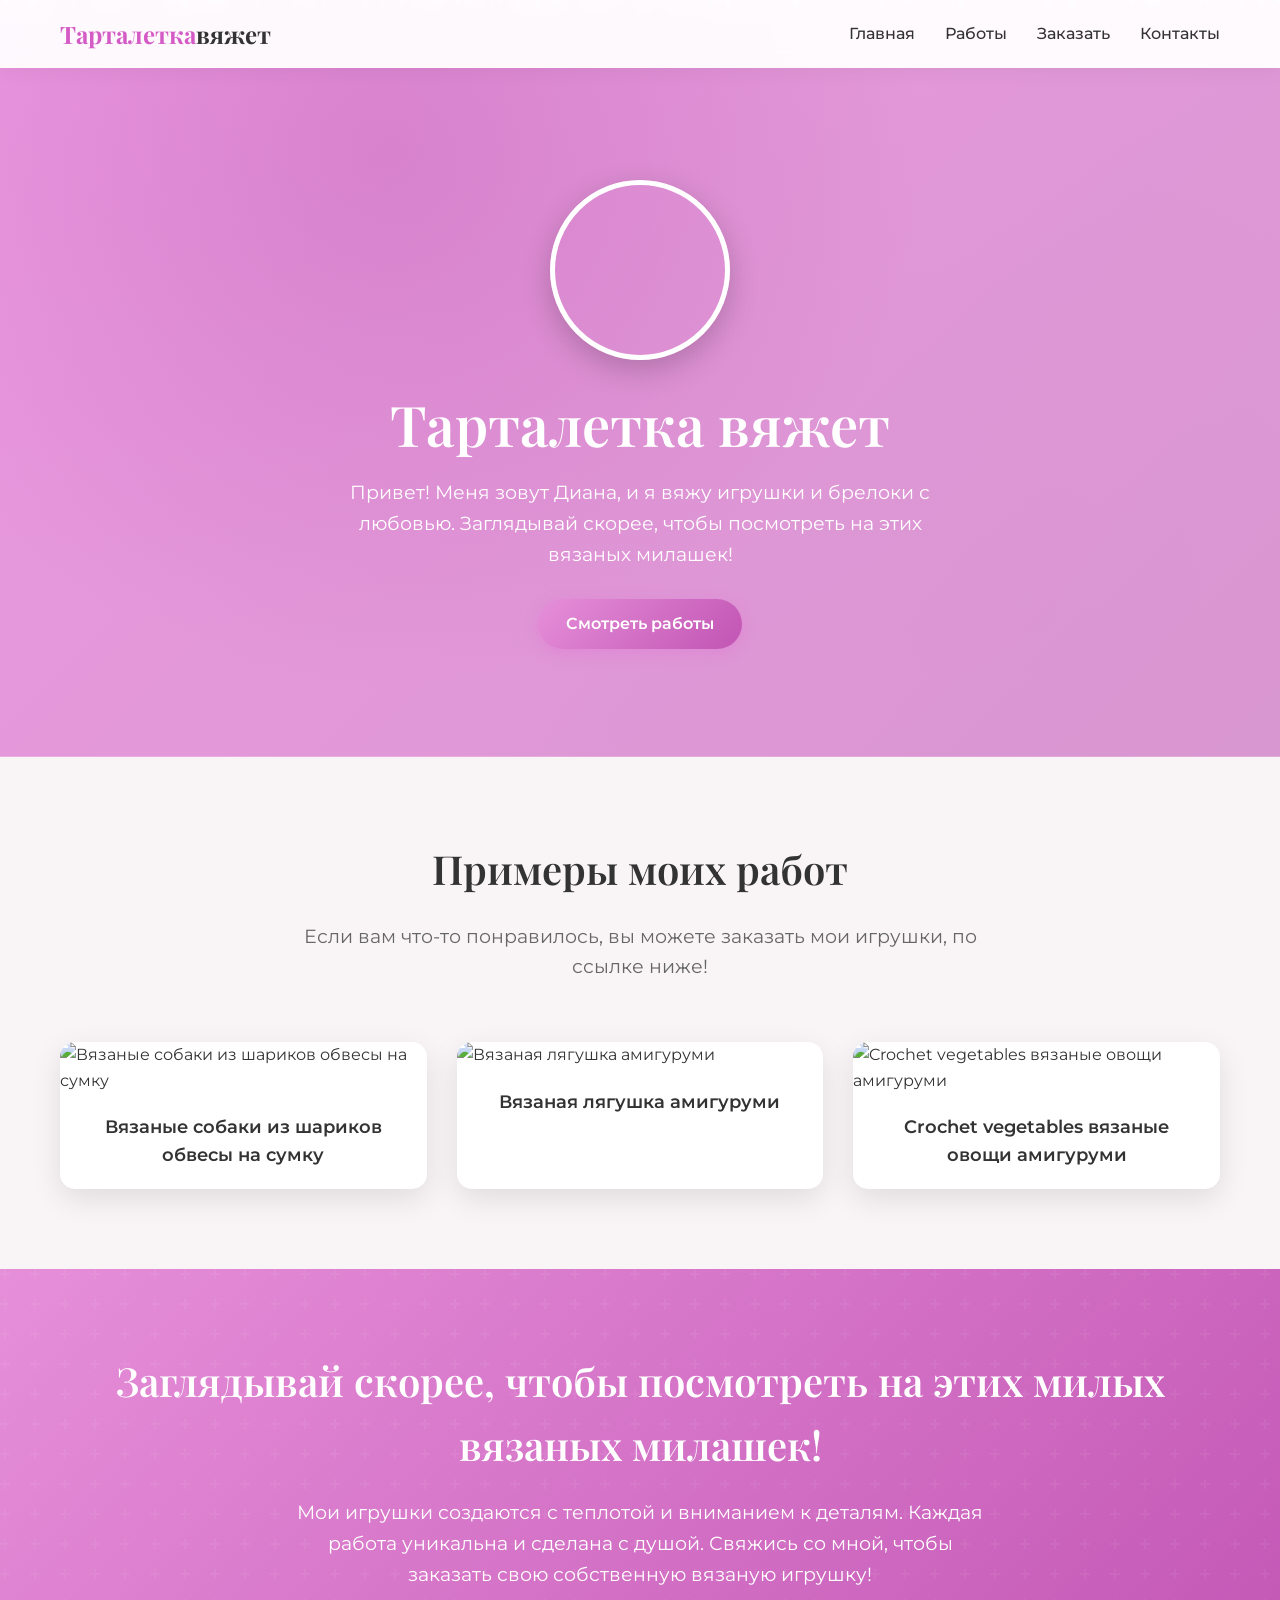
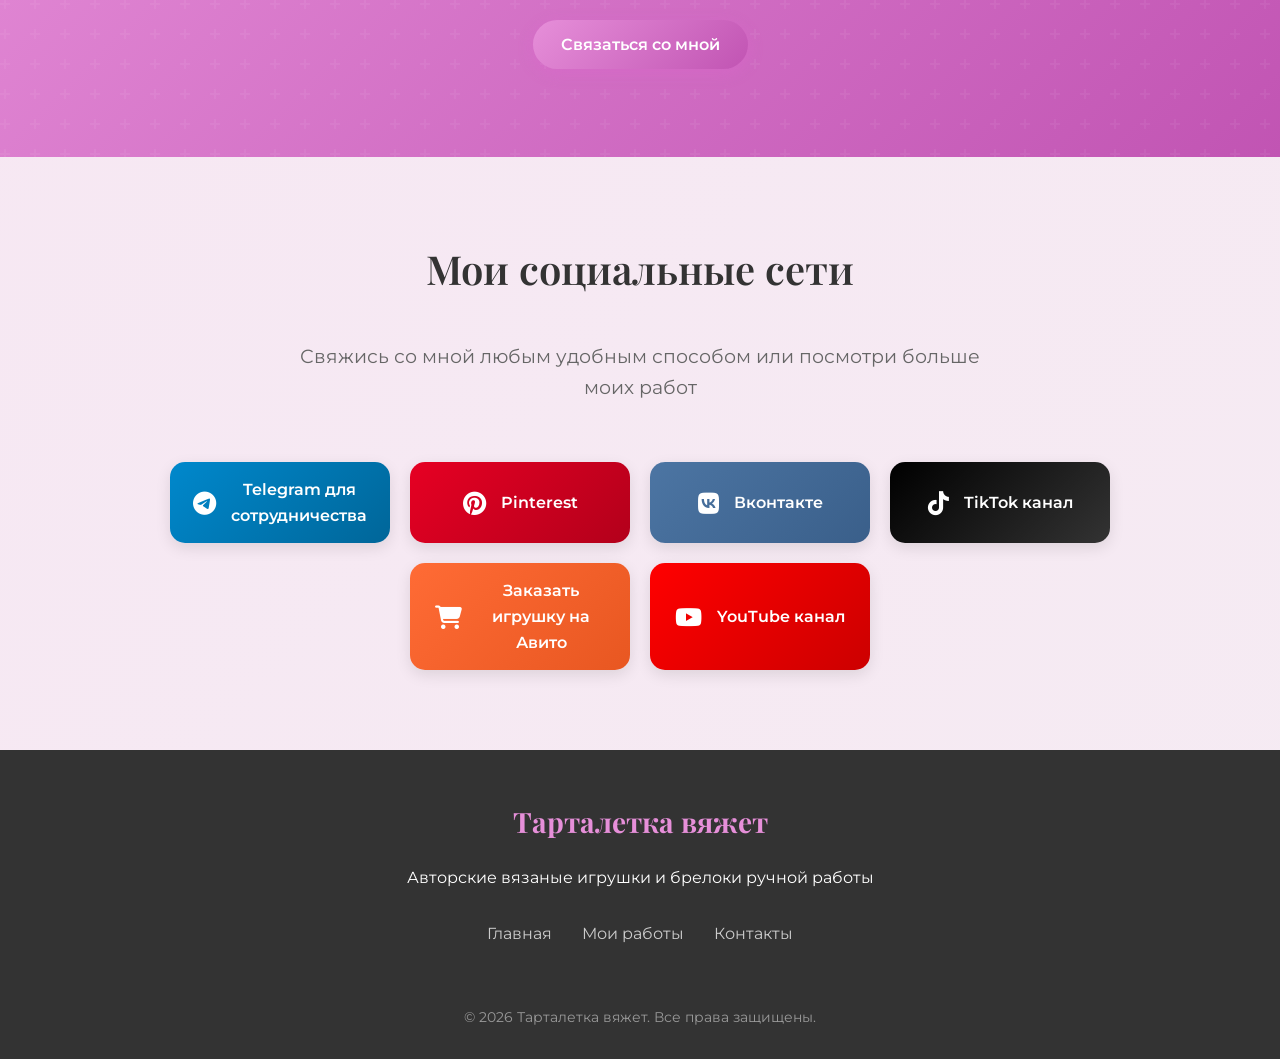
==== index.html @ a855341d "1.0.1 snow\youtube" ====
<!DOCTYPE html>
<html lang="ru">
<head>
    <meta charset="UTF-8">
    <meta name="yandex-verification" content="315212e91641228f" />
    <meta name="viewport" content="width=device-width, initial-scale=1.0">
    <title>Тарталетка вяжет - вязаные игрушки</title>

    <!-- Основная иконка для вкладки браузера -->
    <link rel="icon" type="image/x-icon" href="/favicon/favicon.ico">

    <!-- Для лучшей совместимости -->
    <link rel="shortcut icon" type="image/x-icon" href="/favicon/favicon.ico">
    <link rel="icon" type="image/png" href="/favicon/favicon-96x96.png">


    <link rel="icon" href="/favicon/favicon-96x96.png" type="image/png">

    <link rel="icon" type="image/png" href="/favicon/favicon-96x96.png" sizes="96x96" />
    <link rel="icon" type="image/svg+xml" href="/favicon/favicon.svg" />
    <link rel="icon" type="image/x-icon" href="/favicon/favicon.ico">
    <!-- <link rel="shortcut icon" href="/favicon/favicon.ico" /> -->
    <link rel="apple-touch-icon" sizes="180x180" href="/favicon/apple-touch-icon.png" />
    <link rel="manifest" href="/favicon/site.webmanifest" />

    <link rel="preconnect" href="https://fonts.googleapis.com">
    <link rel="preconnect" href="https://fonts.gstatic.com" crossorigin>
    <link href="https://fonts.googleapis.com/css2?family=Playfair+Display:wght@400;600;700&family=Montserrat:wght@300;400;500;600&display=swap" rel="stylesheet">
    <link rel="stylesheet" href="https://cdnjs.cloudflare.com/ajax/libs/font-awesome/6.4.0/css/all.min.css">
    <style>
        /* Весь ваш CSS код остается без изменений */
        /* Сброс стилей и базовые настройки */
        * {
            margin: 0;
            padding: 0;
            box-sizing: border-box;
        }

        html {
            scroll-behavior: smooth;
        }

        body {
            font-family: 'Montserrat', sans-serif;
            line-height: 1.6;
            color: #333;
            background-color: #f9f5f7;
            overflow-x: hidden;
            position: relative;
        }

        /* Снежинки */
        .snowflakes {
            position: fixed;
            top: 0;
            left: 0;
            width: 100%;
            height: 100%;
            pointer-events: none;
            z-index: 1;
        }

        .snowflake {
            position: absolute;
            background-color: #ffffff;
            border-radius: 50%;
            opacity: 0.9;
            animation: fall linear infinite;
            filter: blur(0.5px);
        }

        @keyframes fall {
            0% {
                transform: translateY(-100px) translateX(0) rotate(0deg);
                opacity: 0;
            }
            10% {
                opacity: 0.9;
            }
            90% {
                opacity: 0.9;
            }
            100% {
                transform: translateY(100vh) translateX(20px) rotate(360deg);
                opacity: 0;
            }
        }

        h1, h2, h3, h4 {
            font-family: 'Playfair Display', serif;
            font-weight: 600;
        }

        .container {
            width: 100%;
            max-width: 1200px;
            margin: 0 auto;
            padding: 0 20px;
            position: relative;
            z-index: 10;
        }

        section {
            padding: 80px 0;
            position: relative;
        }

        .btn {
            display: inline-block;
            padding: 12px 28px;
            border-radius: 50px;
            text-decoration: none;
            font-weight: 600;
            transition: all 0.3s ease;
            cursor: pointer;
            border: none;
            font-family: 'Montserrat', sans-serif;
            position: relative;
            overflow: hidden;
        }

        .btn:before {
            content: '';
            position: absolute;
            top: 0;
            left: -100%;
            width: 100%;
            height: 100%;
            background: linear-gradient(90deg, transparent, rgba(255,255,255,0.3), transparent);
            transition: 0.5s;
        }

        .btn:hover:before {
            left: 100%;
        }

        .btn-primary {
            background: linear-gradient(135deg, #e68fd9 0%, #c154b3 100%);
            color: white;
            box-shadow: 0 4px 15px rgba(225, 100, 210, 0.3);
        }

        .btn-primary:hover {
            transform: translateY(-3px);
            box-shadow: 0 6px 20px rgba(225, 100, 210, 0.4);
        }

        /* Шапка и навигация */
        header {
            position: fixed;
            top: 0;
            left: 0;
            width: 100%;
            z-index: 1000;
            background-color: rgba(255, 255, 255, 0.95);
            backdrop-filter: blur(10px);
            box-shadow: 0 2px 20px rgba(0, 0, 0, 0.05);
            transition: all 0.3s ease;
        }

        .header-container {
            display: flex;
            justify-content: space-between;
            align-items: center;
            padding: 15px 20px;
        }

        .logo {
            font-family: 'Playfair Display', serif;
            font-size: 24px;
            font-weight: 700;
            color: #d45ac5;
            text-decoration: none;
        }

        .logo span {
            color: #333;
        }

        nav ul {
            display: flex;
            list-style: none;
        }

        nav ul li {
            margin-left: 30px;
        }

        nav ul li a {
            text-decoration: none;
            color: #333;
            font-weight: 500;
            font-size: 16px;
            position: relative;
            transition: color 0.3s ease;
        }

        nav ul li a:after {
            content: '';
            position: absolute;
            width: 0;
            height: 2px;
            bottom: -5px;
            left: 0;
            background: linear-gradient(to right, #e68fd9, #c154b3);
            transition: width 0.3s ease;
        }

        nav ul li a:hover {
            color: #d45ac5;
        }

        nav ul li a:hover:after {
            width: 100%;
        }

        .menu-toggle {
            display: none;
            background: none;
            border: none;
            font-size: 24px;
            color: #d45ac5;
            cursor: pointer;
        }

        /* Герой-секция */
        .hero {
            background: linear-gradient(135deg, rgba(234,142,222,0.9) 0%, rgba(213,142,205,0.9) 100%), url('https://images.unsplash.com/photo-1576581695838-0062e1c6d52c?ixlib=rb-4.0.3&ixid=M3wxMjA3fDB8MHxwaG90by1wYWdlfHx8fGVufDB8fHx8fA%3D%3D&auto=format&fit=crop&w=2070&q=80');
            background-size: cover;
            background-position: center;
            color: white;
            padding: 180px 0 100px;
            text-align: center;
            position: relative;
            overflow: hidden;
        }

        .hero:before {
            content: '';
            position: absolute;
            top: 0;
            left: 0;
            width: 100%;
            height: 100%;
            background: radial-gradient(circle at 30% 20%, rgba(157,40,142,0.2) 0%, transparent 50%),
                        radial-gradient(circle at 80% 80%, rgba(213,142,205,0.2) 0%, transparent 50%);
        }

        .hero-content {
            position: relative;
            z-index: 2;
            max-width: 800px;
            margin: 0 auto;
        }

        .hero h1 {
            font-size: 3.5rem;
            margin-bottom: 20px;
            line-height: 1.2;
        }

        .hero p {
            font-size: 1.2rem;
            margin-bottom: 30px;
            max-width: 600px;
            margin-left: auto;
            margin-right: auto;
        }

        .hero-avatar {
            width: 180px;
            height: 180px;
            border-radius: 50%;
            border: 5px solid white;
            box-shadow: 0 10px 30px rgba(0, 0, 0, 0.2);
            margin: 0 auto 30px;
            background-image: url('https://static.tildacdn.pub/tild6561-6566-4636-b764-626462376335/8ab8ac58c885b1d283ff.jpg');
            background-size: cover;
            background-position: center;
        }

        /* Галерея работ */
        .section-title {
            text-align: center;
            margin-bottom: 20px;
            color: #333;
            font-size: 2.5rem;
        }

        .section-subtitle {
            text-align: center;
            margin-bottom: 60px;
            color: #666;
            font-size: 1.2rem;
            max-width: 700px;
            margin-left: auto;
            margin-right: auto;
        }

        .gallery {
            display: grid;
            grid-template-columns: repeat(auto-fill, minmax(300px, 1fr));
            gap: 30px;
            margin-top: 50px;
        }

        .gallery-item {
            border-radius: 15px;
            overflow: hidden;
            box-shadow: 0 10px 30px rgba(0, 0, 0, 0.1);
            transition: all 0.3s ease;
            background-color: white;
        }

        .gallery-item:hover {
            transform: translateY(-10px);
            box-shadow: 0 15px 35px rgba(0, 0, 0, 0.15);
        }

        .gallery-img {
            height: 250px;
            width: 100%;
            object-fit: cover;
        }

        .gallery-title {
            padding: 20px;
            text-align: center;
            font-weight: 600;
            color: #333;
            font-size: 1.1rem;
        }

        /* Призыв к действию */
        .cta {
            background: linear-gradient(135deg, #e68fd9 0%, #c154b3 100%);
            color: white;
            text-align: center;
            padding: 80px 0;
            position: relative;
            overflow: hidden;
        }

        .cta:before {
            content: '';
            position: absolute;
            top: 0;
            left: 0;
            width: 100%;
            height: 100%;
            background: url("data:image/svg+xml,%3Csvg width='60' height='60' viewBox='0 0 60 60' xmlns='http://www.w3.org/2000/svg'%3E%3Cg fill='none' fill-rule='evenodd'%3E%3Cg fill='%23ffffff' fill-opacity='0.05'%3E%3Cpath d='M36 34v-4h-2v4h-4v2h4v4h2v-4h4v-2h-4zm0-30V0h-2v4h-4v2h4v4h2V6h4V4h-4zM6 34v-4H4v4H0v2h4v4h2v-4h4v-2H6zM6 4V0H4v4H0v2h4v4h2V6h4V4H6z'/%3E%3C/g%3E%3C/g%3E%3C/svg%3E");
        }

        .cta-content {
            position: relative;
            z-index: 2;
        }

        .cta h2 {
            font-size: 2.5rem;
            margin-bottom: 20px;
        }

        .cta p {
            font-size: 1.2rem;
            margin-bottom: 30px;
            max-width: 700px;
            margin-left: auto;
            margin-right: auto;
        }

        /* Социальные сети - добавляем блик для кнопок */
        .social-section {
            text-align: center;
            background: linear-gradient(135deg, rgba(223,116,206,0.1) 0%, rgba(213,142,205,0.1) 100%);
            padding: 80px 0;
        }

        .social-title {
            margin-bottom: 40px;
            color: #333;
        }

        .social-buttons {
            display: flex;
            justify-content: center;
            flex-wrap: wrap;
            gap: 20px;
            margin-top: 40px;
        }

        .social-button {
            display: flex;
            align-items: center;
            justify-content: center;
            width: 220px;
            padding: 15px 25px;
            border-radius: 15px;
            text-decoration: none;
            color: white;
            font-weight: 600;
            transition: all 0.3s ease;
            box-shadow: 0 5px 15px rgba(0, 0, 0, 0.1);
            position: relative;
            overflow: hidden;
        }

        .social-button:before {
            content: '';
            position: absolute;
            top: 0;
            left: -100%;
            width: 100%;
            height: 100%;
            background: linear-gradient(90deg, transparent, rgba(255,255,255,0.3), transparent);
            transition: 0.5s;
        }

        .social-button:hover:before {
            left: 100%;
        }

        .social-button:hover {
            transform: translateY(-5px);
            box-shadow: 0 10px 25px rgba(0, 0, 0, 0.15);
        }

        .social-icon {
            font-size: 24px;
            margin-right: 15px;
            position: relative;
            z-index: 2;
        }

        .social-button span {
            position: relative;
            z-index: 2;
        }

        .telegram {
            background: linear-gradient(135deg, #0088cc 0%, #006699 100%);
        }

        .pinterest {
            background: linear-gradient(135deg, #e60023 0%, #b3001b 100%);
        }

        .vk {
            background: linear-gradient(135deg, #4c75a3 0%, #3a5f8a 100%);
        }

        .tiktok {
            background: linear-gradient(135deg, #000000 0%, #333333 100%);
        }

        .avito {
            background: linear-gradient(135deg, #FF6B35 0%, #E85721 100%);
        }

        .youtube {
            background: linear-gradient(135deg, #FF0000 0%, #CC0000 100%);
        }

        /* Футер */
        footer {
            background-color: #333;
            color: white;
            padding: 50px 0 30px;
            text-align: center;
        }

        .footer-content {
            display: flex;
            flex-direction: column;
            align-items: center;
        }

        .footer-logo {
            font-family: 'Playfair Display', serif;
            font-size: 28px;
            font-weight: 700;
            color: #e68fd9;
            margin-bottom: 20px;
        }

        .footer-links {
            display: flex;
            flex-wrap: wrap;
            justify-content: center;
            gap: 30px;
            margin: 30px 0;
        }

        .footer-links a {
            color: #ccc;
            text-decoration: none;
            transition: color 0.3s ease;
        }

        .footer-links a:hover {
            color: #e68fd9;
        }

        .copyright {
            margin-top: 30px;
            color: #999;
            font-size: 0.9rem;
        }

        /* Адаптивность */
        @media (max-width: 992px) {
            .hero h1 {
                font-size: 2.8rem;
            }

            .gallery {
                grid-template-columns: repeat(auto-fill, minmax(250px, 1fr));
            }

            .social-buttons {
                flex-direction: column;
                align-items: center;
            }
        }

        @media (max-width: 768px) {
            .header-container {
                padding: 15px;
            }

            nav ul {
                display: none;
                position: absolute;
                top: 70px;
                left: 0;
                width: 100%;
                background-color: white;
                flex-direction: column;
                box-shadow: 0 10px 20px rgba(0, 0, 0, 0.1);
                padding: 20px 0;
                z-index: 100;
            }

            nav ul.active {
                display: flex;
            }

            nav ul li {
                margin: 0;
                text-align: center;
                padding: 15px 0;
            }

            .menu-toggle {
                display: block;
            }

            .hero {
                padding: 150px 0 80px;
            }

            .hero h1 {
                font-size: 2.2rem;
            }

            .section-title {
                font-size: 2rem;
            }

            section {
                padding: 60px 0;
            }
        }

        @media (max-width: 576px) {
            .hero h1 {
                font-size: 1.8rem;
            }

            .hero p {
                font-size: 1rem;
            }

            .hero-avatar {
                width: 150px;
                height: 150px;
            }

            .gallery {
                grid-template-columns: 1fr;
            }
        }

        /* Анимации */
        @keyframes fadeInUp {
            from {
                opacity: 0;
                transform: translateY(30px);
            }
            to {
                opacity: 1;
                transform: translateY(0);
            }
        }

        .fade-in-up {
            animation: fadeInUp 0.8s ease forwards;
        }

        .delay-1 {
            animation-delay: 0.2s;
        }

        .delay-2 {
            animation-delay: 0.4s;
        }

        .delay-3 {
            animation-delay: 0.6s;
        }
    </style>
</head>
<body>
    <!-- Снежинки -->
    <div class="snowflakes" id="snowflakes"></div>

    <!-- Шапка сайта -->
    <header>
        <div class="header-container container">
            <a href="#" class="logo">Тарталетка<span>вяжет</span></a>

            <button class="menu-toggle" id="menuToggle">
                <i class="fas fa-bars"></i>
            </button>

            <nav>
                <ul id="mainMenu">
                    <li><a href="#home">Главная</a></li>
                    <li><a href="#gallery">Работы</a></li>
                    <li><a href="#cta">Заказать</a></li>
                    <li><a href="#social">Контакты</a></li>
                </ul>
            </nav>
        </div>
    </header>

    <!-- Герой-секция -->
    <section class="hero" id="home">
        <div class="container">
            <div class="hero-content fade-in-up">
                <div class="hero-avatar"></div>
                <h1>Тарталетка вяжет</h1>
                <p>Привет! Меня зовут Диана, и я вяжу игрушки и брелоки с любовью. Заглядывай скорее, чтобы посмотреть на этих вязаных милашек!</p>
                <a href="#gallery" class="btn btn-primary">Смотреть работы</a>
            </div>
        </div>
    </section>

    <!-- Галерея работ -->
    <section id="gallery">
        <div class="container">
            <h2 class="section-title fade-in-up">Примеры моих работ</h2>
            <p class="section-subtitle fade-in-up delay-1">Если вам что-то понравилось, вы можете заказать мои игрушки, по ссылке ниже!</p>

            <div class="gallery">
                <div class="gallery-item fade-in-up delay-1">
                    <img src="https://static.tildacdn.pub/tild6561-3365-4862-b339-616132313764/5c5b776ca967bc498da3.jpg" alt="Вязаные собаки из шариков обвесы на сумку" class="gallery-img">
                    <div class="gallery-title">Вязаные собаки из шариков обвесы на сумку</div>
                </div>

                <div class="gallery-item fade-in-up delay-2">
                    <img src="https://static.tildacdn.pub/tild6237-3737-4633-b863-323531373930/a23c41d6ed0d4979cf86.jpg" alt="Вязаная лягушка амигуруми" class="gallery-img">
                    <div class="gallery-title">Вязаная лягушка амигуруми</div>
                </div>

                <div class="gallery-item fade-in-up delay-3">
                    <img src="https://static.tildacdn.pub/tild3962-6138-4161-b161-333639333238/2ad46a2e8f0fbdfbc76f.jpg" alt="Crochet vegetables вязаные овощи амигуруми" class="gallery-img">
                    <div class="gallery-title">Crochet vegetables вязаные овощи амигуруми</div>
                </div>
            </div>
        </div>
    </section>

    <!-- Призыв к действию -->
    <section class="cta" id="cta">
        <div class="container">
            <div class="cta-content fade-in-up">
                <h2>Заглядывай скорее, чтобы посмотреть на этих милых вязаных милашек!</h2>
                <p>Мои игрушки создаются с теплотой и вниманием к деталям. Каждая работа уникальна и сделана с душой. Свяжись со мной, чтобы заказать свою собственную вязаную игрушку!</p>
                <a href="#social" class="btn btn-primary">Связаться со мной</a>
            </div>
        </div>
    </section>

    <!-- Социальные сети -->
    <section class="social-section" id="social">
        <div class="container">
            <h2 class="section-title social-title fade-in-up">Мои социальные сети</h2>
            <p class="section-subtitle fade-in-up delay-1">Свяжись со мной любым удобным способом или посмотри больше моих работ</p>

            <div class="social-buttons">
                <a href="https://t.me/+79099190807" target="_blank" class="social-button telegram">
                    <i class="fab fa-telegram social-icon"></i>
                    <span>Telegram для сотрудничества</span>
                </a>

                <a href="https://ru.pinterest.com/di_avagyan/" target="_blank" class="social-button pinterest">
                    <i class="fab fa-pinterest social-icon"></i>
                    <span>Pinterest </span>
                </a>

                <a href="https://vk.com/dianaavagyan" target="_blank" class="social-button vk">
                    <i class="fab fa-vk social-icon"></i>
                    <span>Вконтакте</span>
                </a>

                <a href="https://www.tiktok.com/@di_avagyan" target="_blank" class="social-button tiktok">
                    <i class="fab fa-tiktok social-icon"></i>
                    <span>TikTok канал</span>
                </a>

                <a href="https://m.avito.ru/brands/5fcddffb3e0b5bbae53f4b2c2e84e9b4/all?src=search_seller_info&sellerId=87114920478d76885f774eb199dedcb5" target="_blank" class="social-button avito">
                    <i class="fas fa-shopping-cart social-icon"></i>
                    <span>Заказать игрушку на Авито</span>
                </a>

                <!-- Добавленная кнопка YouTube -->
                <a href="https://youtube.com/@di_avagyan?si=_yDn2UzvubsYfVLy" target="_blank" class="social-button youtube">
                    <i class="fab fa-youtube social-icon"></i>
                    <span>YouTube канал</span>
                </a>
            </div>
        </div>
    </section>

    <!-- Футер -->
    <footer>
        <div class="container">
            <div class="footer-content">
                <div class="footer-logo">Тарталетка вяжет</div>
                <p>Авторские вязаные игрушки и брелоки ручной работы</p>

                <div class="footer-links">
                    <a href="#home">Главная</a>
                    <a href="#gallery">Мои работы</a>
                    <a href="#social">Контакты</a>
                </div>

                <div class="copyright">
                    &copy; 2026 Тарталетка вяжет. Все права защищены.
                </div>
            </div>
        </div>
    </footer>

    <script>
        // Создание снежинок ПРИ ЗАГРУЗКЕ СТРАНИЦЫ
        function createSnowflakes() {
            const snowflakesContainer = document.getElementById('snowflakes');
            const snowflakeCount = 150; // Увеличил количество для более интенсивного снегопада

            for (let i = 0; i < snowflakeCount; i++) {
                const snowflake = document.createElement('div');
                snowflake.classList.add('snowflake');

                // Случайный размер (от 2 до 8px)
                const size = Math.random() * 6 + 2;
                snowflake.style.width = `${size}px`;
                snowflake.style.height = `${size}px`;

                // Случайная позиция
                snowflake.style.left = `${Math.random() * 100}vw`;

                // Случайная прозрачность
                snowflake.style.opacity = Math.random() * 0.7 + 0.3;

                // Случайная скорость (от 3 до 8 секунд)
                const duration = Math.random() * 5 + 3;
                snowflake.style.animationDuration = `${duration}s`;

                // Случайная задержка (чтобы снежинки появлялись сразу)
                snowflake.style.animationDelay = `${Math.random() * 2}s`;

                // Случайное размытие для реалистичности
                if (Math.random() > 0.5) {
                    snowflake.style.filter = 'blur(0.8px)';
                }

                // Добавляем снежинку сразу
                snowflakesContainer.appendChild(snowflake);
            }
        }

        // Создаем снежинки сразу при загрузке страницы
        window.addEventListener('DOMContentLoaded', () => {
            createSnowflakes();
        });

        // Мобильное меню
        const menuToggle = document.getElementById('menuToggle');
        const mainMenu = document.getElementById('mainMenu');

        menuToggle.addEventListener('click', () => {
            mainMenu.classList.toggle('active');
        });

        // Закрытие меню при клике на ссылку
        const menuLinks = document.querySelectorAll('nav a');
        menuLinks.forEach(link => {
            link.addEventListener('click', () => {
                mainMenu.classList.remove('active');
            });
        });

        // Плавная прокрутка для всех ссылок с хэшами
        document.querySelectorAll('a[href^="#"]').forEach(anchor => {
            anchor.addEventListener('click', function (e) {
                e.preventDefault();

                const targetId = this.getAttribute('href');
                if (targetId === '#') return;

                const targetElement = document.querySelector(targetId);
                if (targetElement) {
                    window.scrollTo({
                        top: targetElement.offsetTop - 80,
                        behavior: 'smooth'
                    });
                }
            });
        });

        // Анимация при скролле
        const observerOptions = {
            threshold: 0.1
        };

        const observer = new IntersectionObserver((entries) => {
            entries.forEach(entry => {
                if (entry.isIntersecting) {
                    entry.target.classList.add('fade-in-up');
                }
            });
        }, observerOptions);

        // Наблюдаем за элементами с задержкой анимации
        document.querySelectorAll('.delay-1, .delay-2, .delay-3').forEach(el => {
            observer.observe(el);
        });

        // Изменение шапки при скролле
        window.addEventListener('scroll', () => {
            const header = document.querySelector('header');
            if (window.scrollY > 50) {
                header.style.boxShadow = '0 5px 20px rgba(0, 0, 0, 0.1)';
                header.style.backgroundColor = 'rgba(255, 255, 255, 0.98)';
            } else {
                header.style.boxShadow = '0 2px 20px rgba(0, 0, 0, 0.05)';
                header.style.backgroundColor = 'rgba(255, 255, 255, 0.95)';
            }
        });
    </script>
</body>
</html>
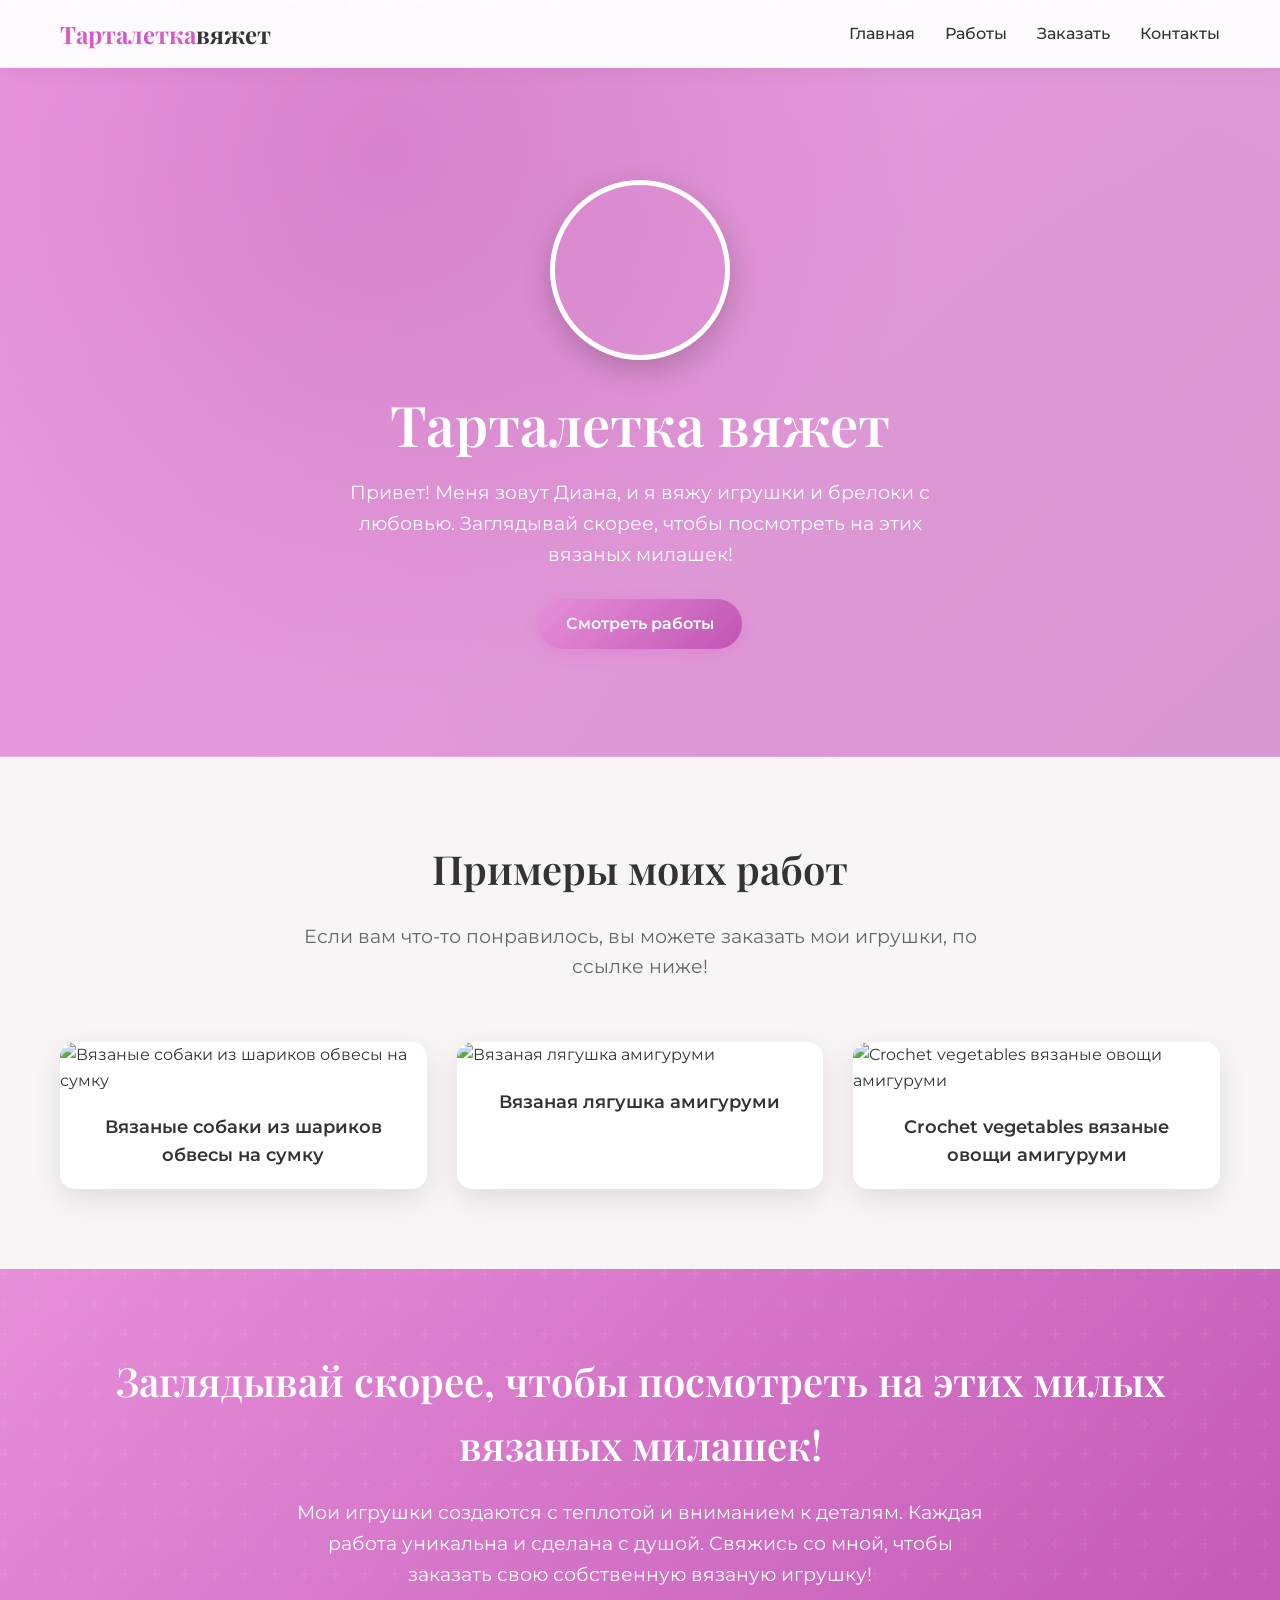
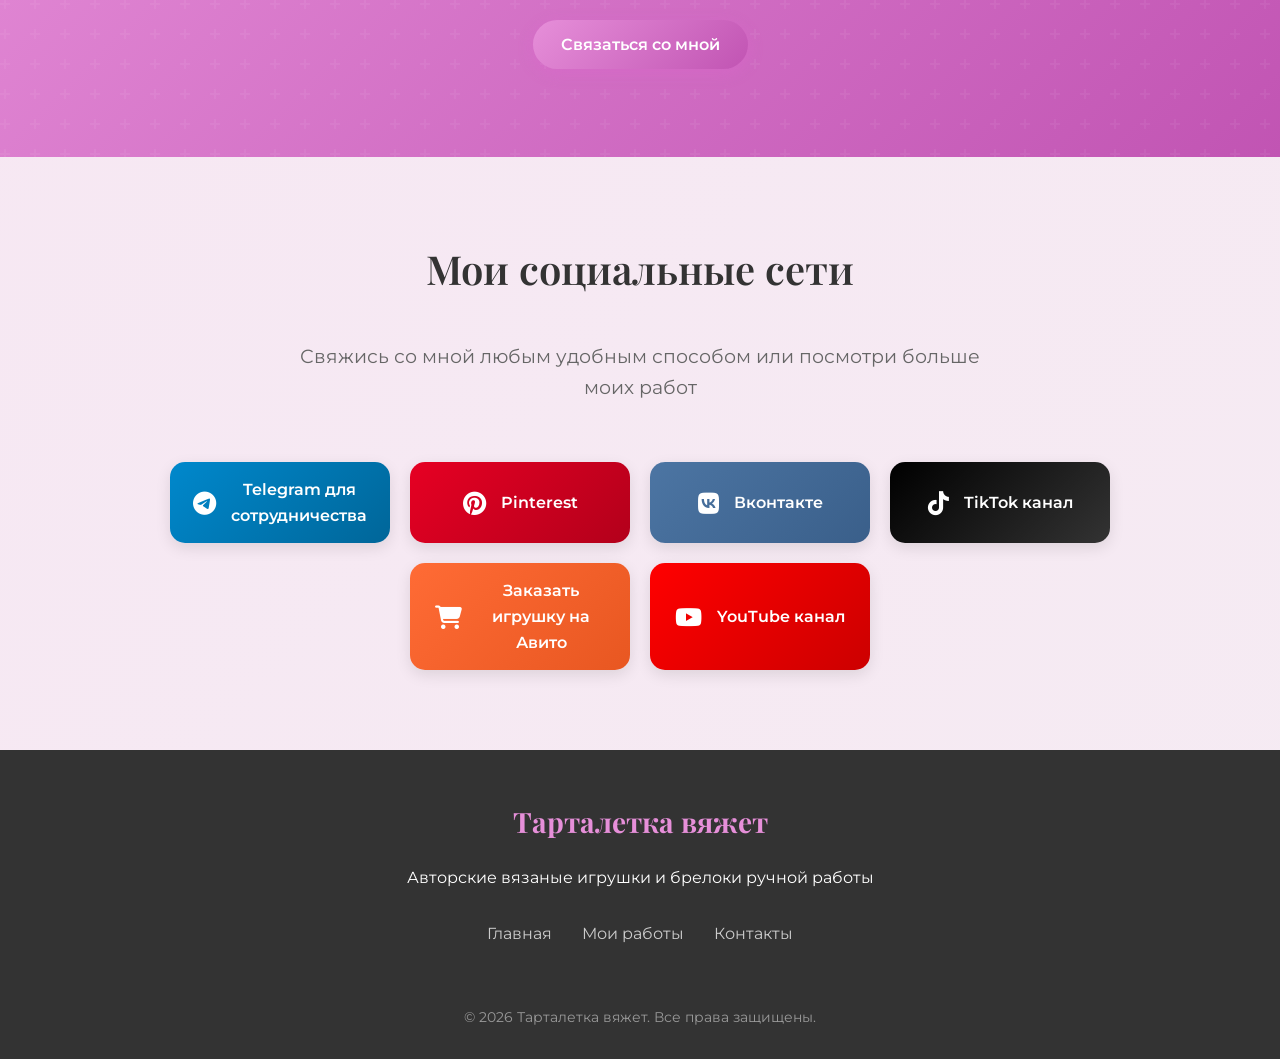
==== commit 96130e4f: "1.0.1.2 fix bug" ====
--- a/index.html
+++ b/index.html
@@ -13,8 +13,6 @@
     <link rel="shortcut icon" type="image/x-icon" href="/favicon/favicon.ico">
     <link rel="icon" type="image/png" href="/favicon/favicon-96x96.png">
 
-
-    <link rel="icon" href="/favicon/favicon-96x96.png" type="image/png">
 
     <link rel="icon" type="image/png" href="/favicon/favicon-96x96.png" sizes="96x96" />
     <link rel="icon" type="image/svg+xml" href="/favicon/favicon.svg" />
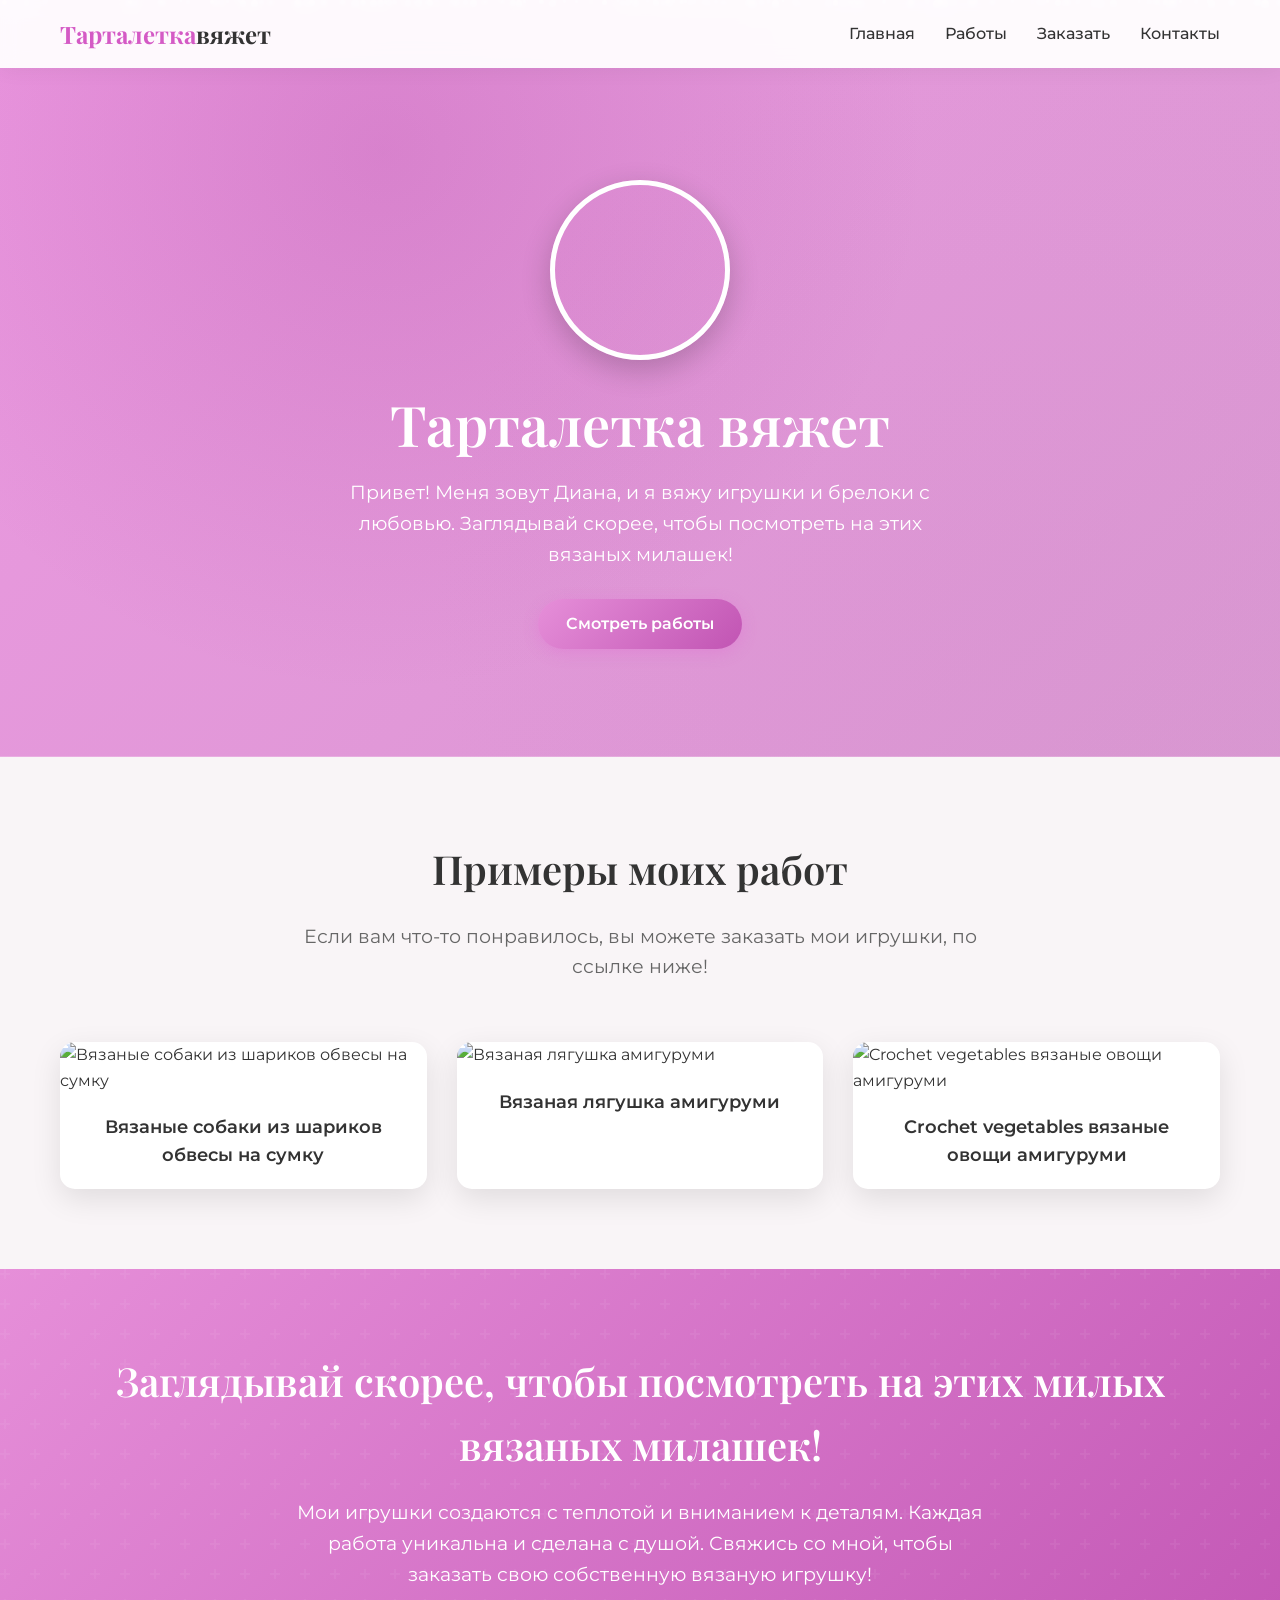
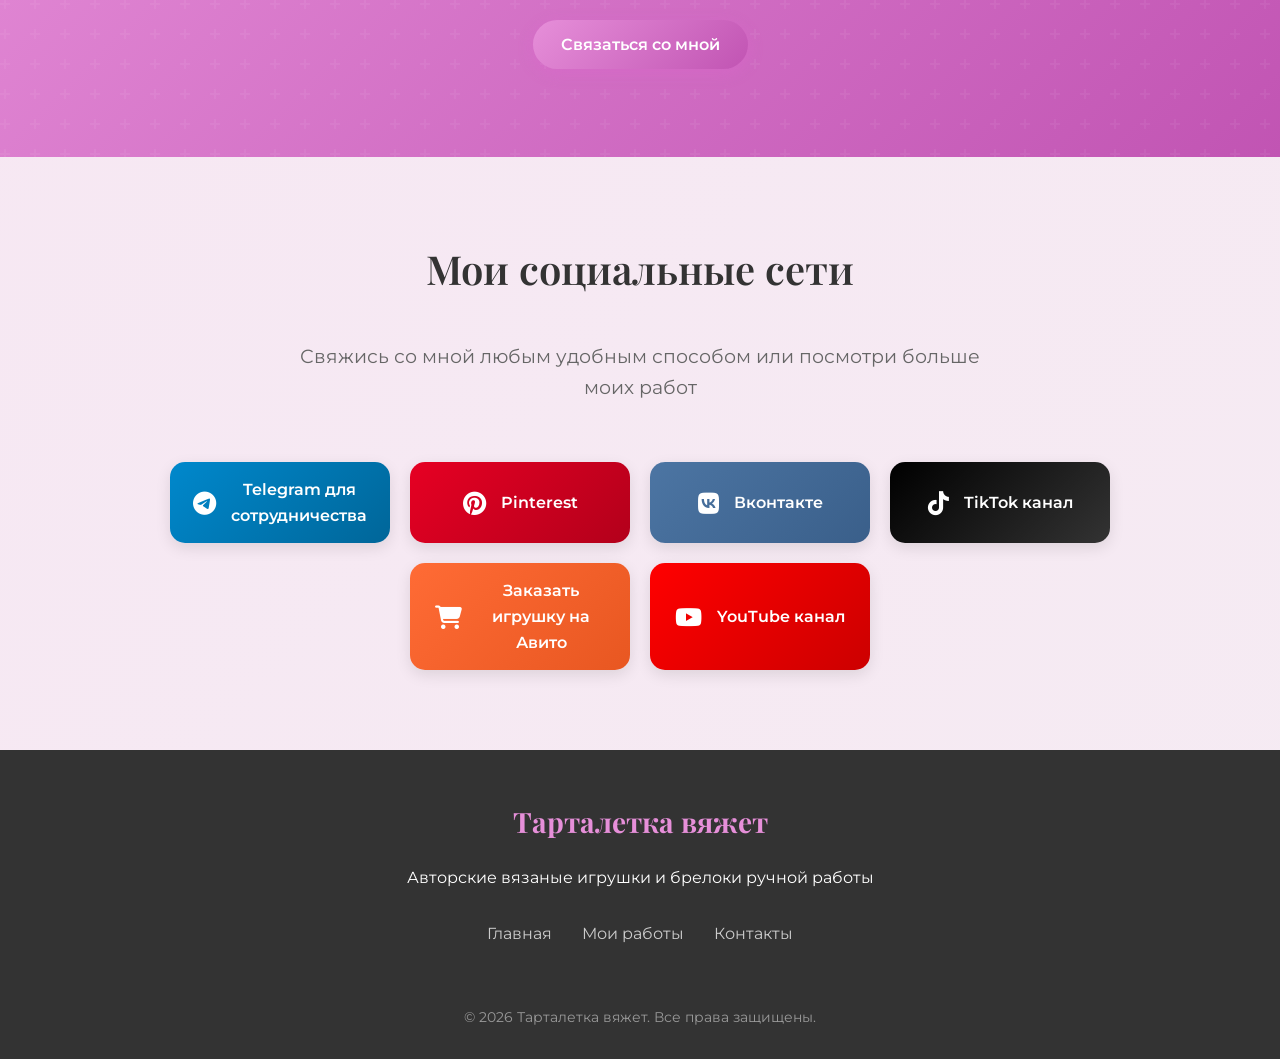
==== commit 1ea5ca1b: "1.0.1.2 fix bug soon" ====
--- a/index.html
+++ b/index.html
@@ -9,17 +9,6 @@
     <!-- Основная иконка для вкладки браузера -->
     <link rel="icon" type="image/x-icon" href="/favicon/favicon.ico">
 
-    <!-- Для лучшей совместимости -->
-    <link rel="shortcut icon" type="image/x-icon" href="/favicon/favicon.ico">
-    <link rel="icon" type="image/png" href="/favicon/favicon-96x96.png">
-
-
-    <link rel="icon" type="image/png" href="/favicon/favicon-96x96.png" sizes="96x96" />
-    <link rel="icon" type="image/svg+xml" href="/favicon/favicon.svg" />
-    <link rel="icon" type="image/x-icon" href="/favicon/favicon.ico">
-    <!-- <link rel="shortcut icon" href="/favicon/favicon.ico" /> -->
-    <link rel="apple-touch-icon" sizes="180x180" href="/favicon/apple-touch-icon.png" />
-    <link rel="manifest" href="/favicon/site.webmanifest" />
 
     <link rel="preconnect" href="https://fonts.googleapis.com">
     <link rel="preconnect" href="https://fonts.gstatic.com" crossorigin>
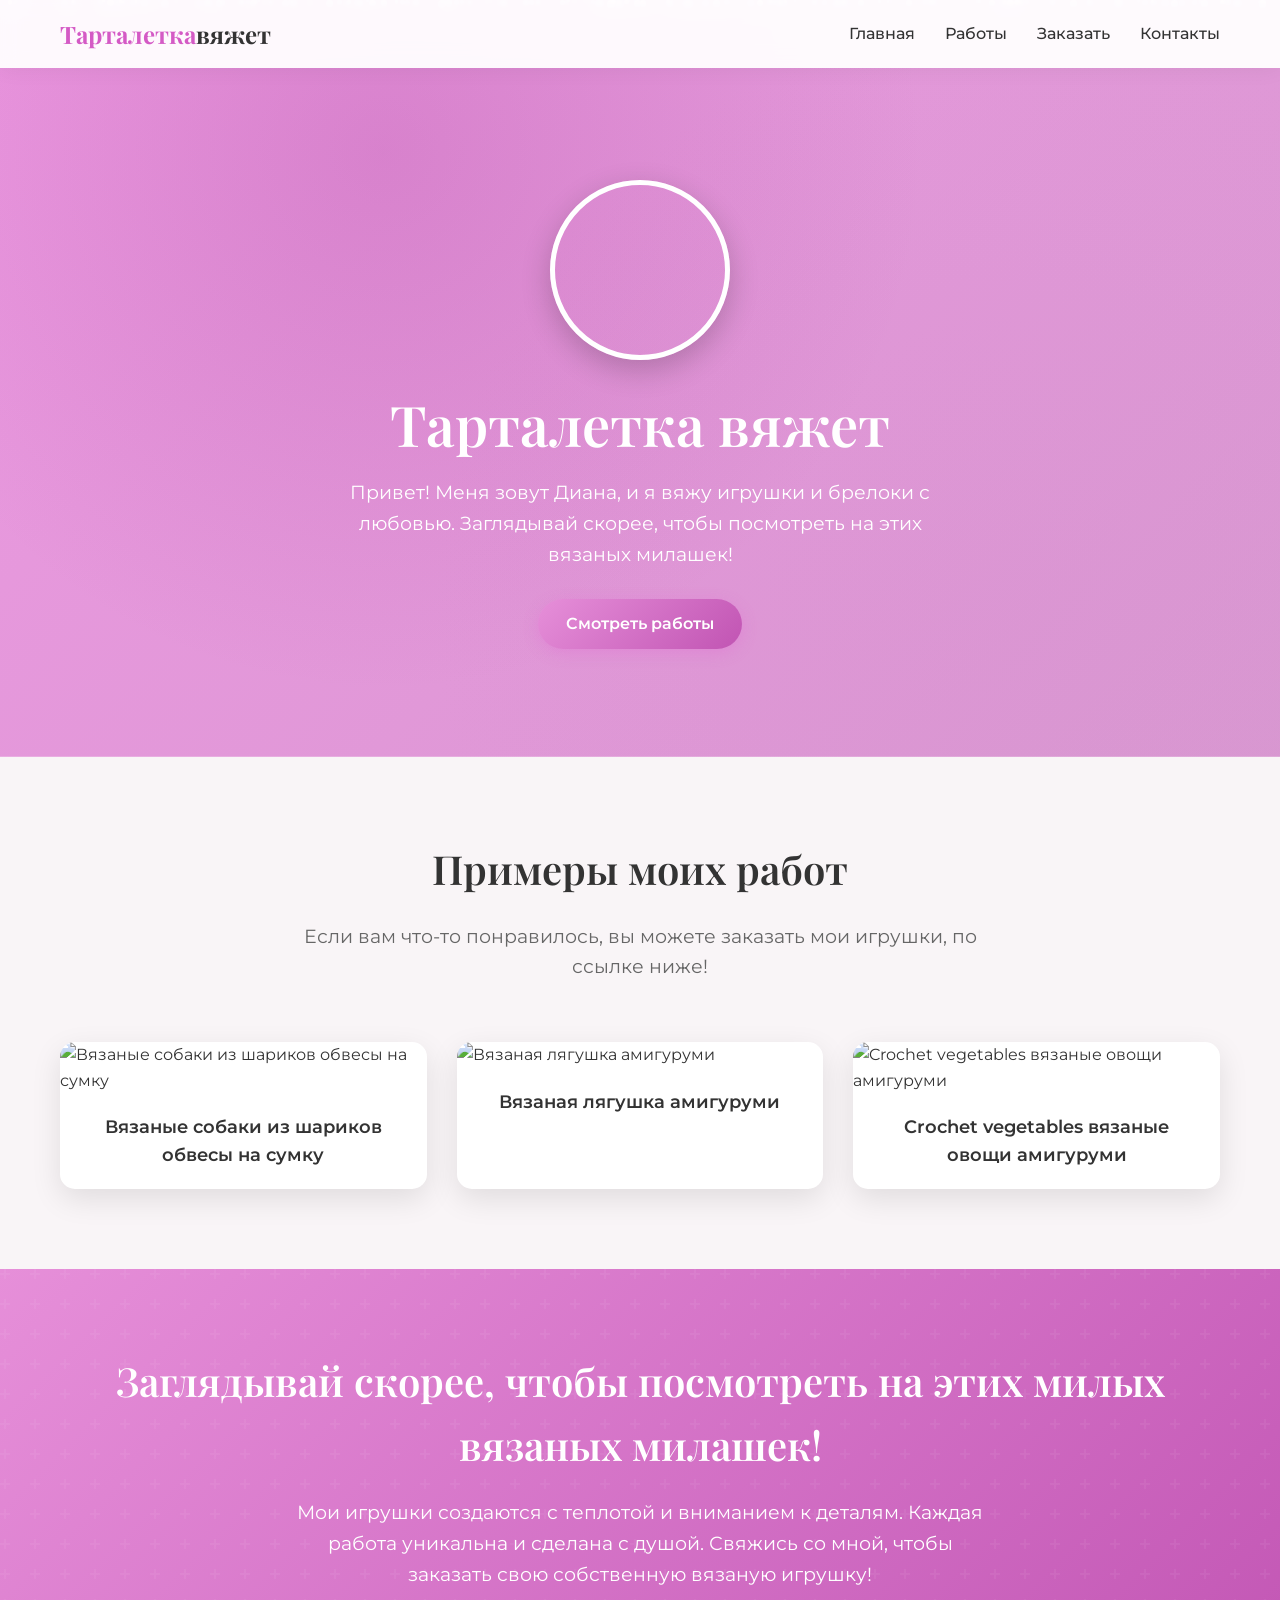
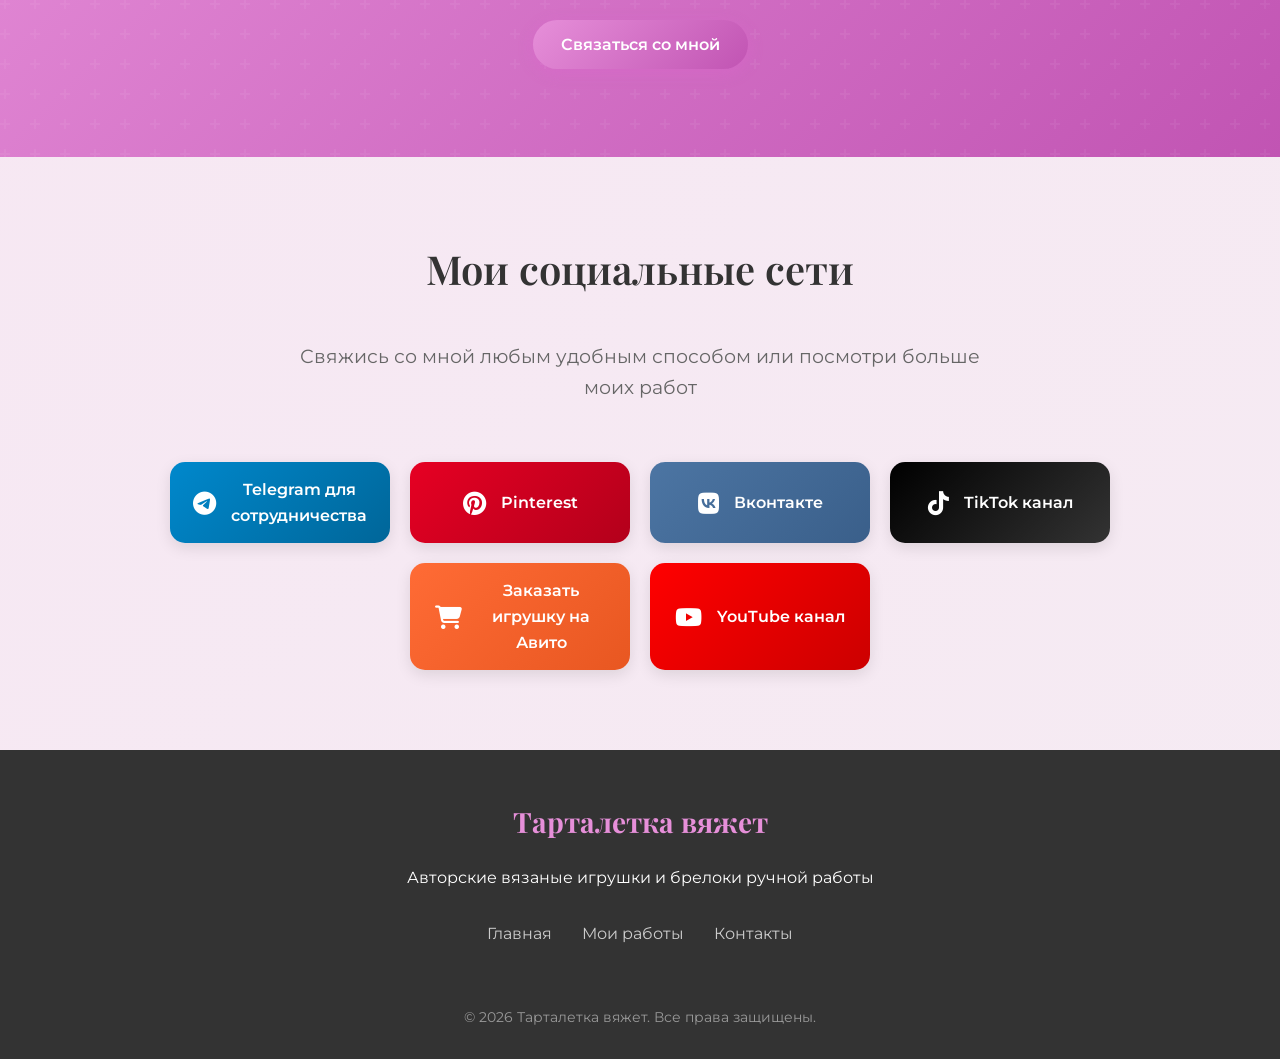
==== commit 552ecfba: "1.0.1.2 fix bug soon" ====
--- a/index.html
+++ b/index.html
@@ -7,8 +7,11 @@
     <title>Тарталетка вяжет - вязаные игрушки</title>
 
     <!-- Основная иконка для вкладки браузера -->
-    <link rel="icon" type="image/x-icon" href="/favicon/favicon.ico">
-
+    <link rel="icon" type="image/x-icon" href="/favicon/favicon-96x96.png">
+
+    <link rel="icon" href="favicon/favicon-96x96.png" type="image/x-icon">
+    <link rel="icon" href="/favicon-32x32.png" type="image/png" sizes="32x32">
+    <link rel="apple-touch-icon" href="/apple-touch-icon.png">
 
     <link rel="preconnect" href="https://fonts.googleapis.com">
     <link rel="preconnect" href="https://fonts.gstatic.com" crossorigin>
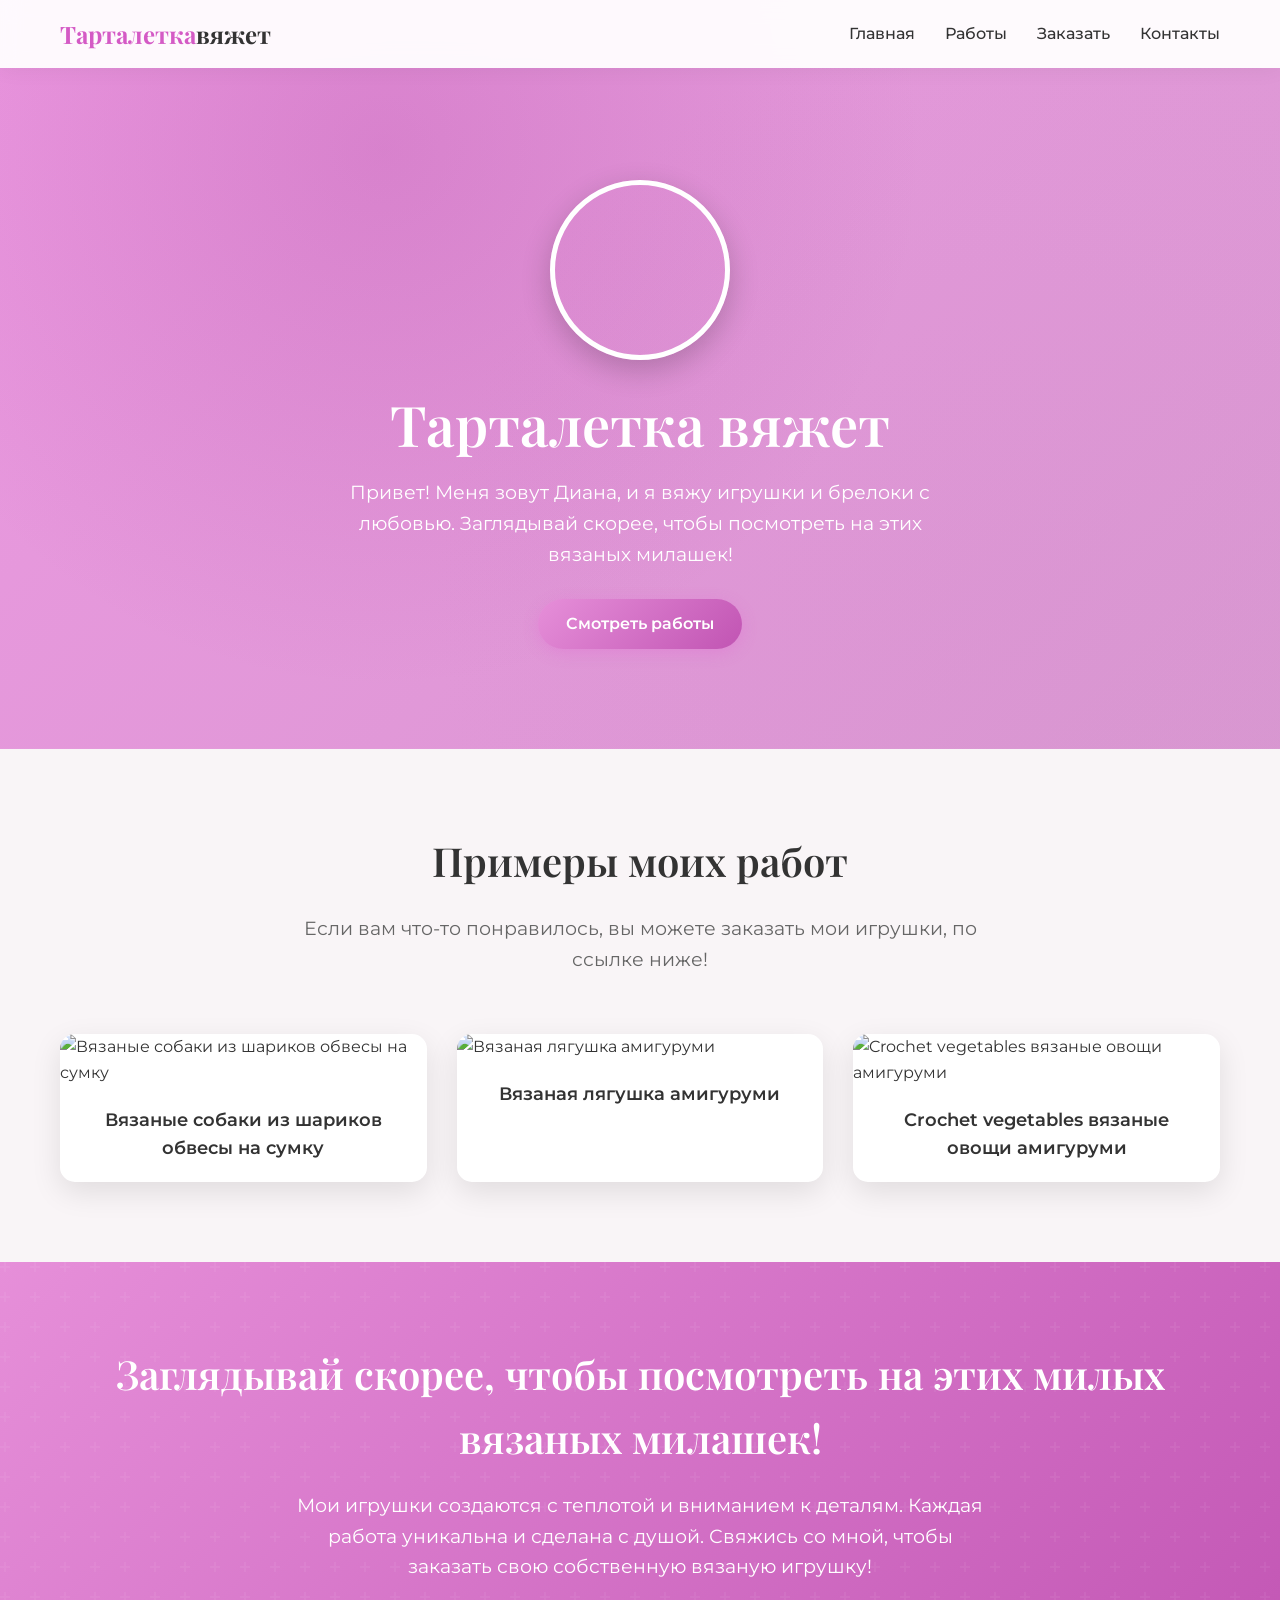
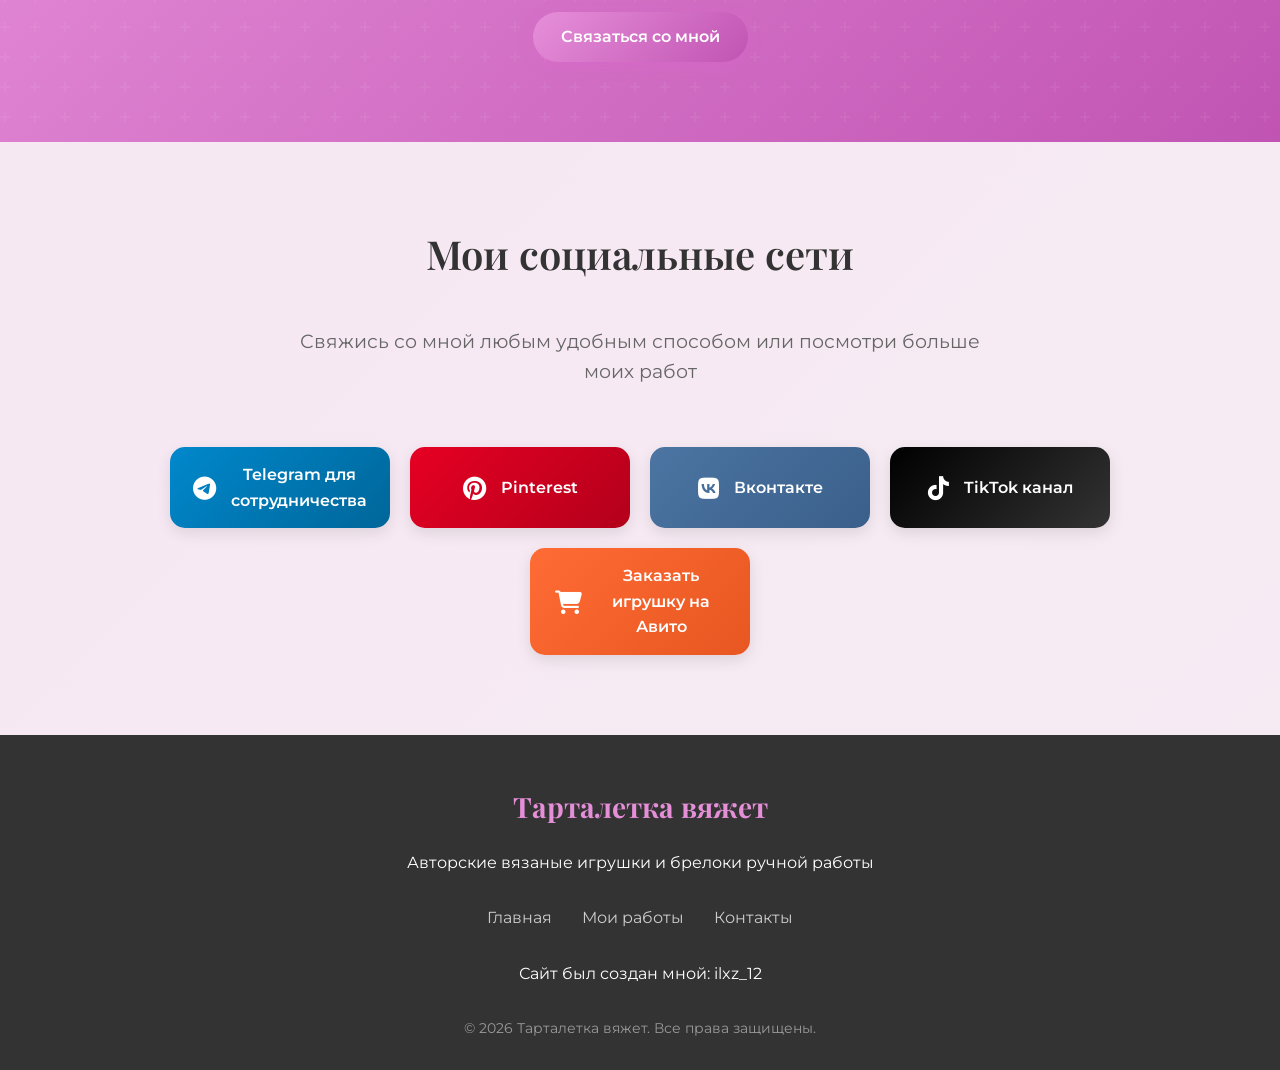
==== commit 4c655200: "1.0.1.2 fix bug/upgrade/come back disaine" ====
--- a/index.html
+++ b/index.html
@@ -7,11 +7,21 @@
     <title>Тарталетка вяжет - вязаные игрушки</title>
 
     <!-- Основная иконка для вкладки браузера -->
-    <link rel="icon" type="image/x-icon" href="/favicon/favicon-96x96.png">
-
-    <link rel="icon" href="favicon/favicon-96x96.png" type="image/x-icon">
-    <link rel="icon" href="/favicon-32x32.png" type="image/png" sizes="32x32">
-    <link rel="apple-touch-icon" href="/apple-touch-icon.png">
+    <link rel="icon" type="image/x-icon" href="/favicon/favicon.ico">
+
+    <!-- Для лучшей совместимости -->
+    <link rel="shortcut icon" type="image/x-icon" href="/favicon/favicon.ico">
+    <link rel="icon" type="image/png" href="/favicon/favicon-96x96.png">
+
+
+    <link rel="icon" href="https://static.tildacdn.pub/tild6537-6264-4537-a536-366430656136/2025-05-31_23-10-58_.png" type="image/png">
+
+    <link rel="icon" type="image/png" href="/favicon/favicon-96x96.png" sizes="96x96" />
+    <link rel="icon" type="image/svg+xml" href="/favicon/favicon.svg" />
+    <link rel="icon" type="image/x-icon" href="/favicon/favicon.ico">
+    <!-- <link rel="shortcut icon" href="/favicon/favicon.ico" /> -->
+    <link rel="apple-touch-icon" sizes="180x180" href="/favicon/apple-touch-icon.png" />
+    <link rel="manifest" href="/favicon/site.webmanifest" />
 
     <link rel="preconnect" href="https://fonts.googleapis.com">
     <link rel="preconnect" href="https://fonts.gstatic.com" crossorigin>
@@ -36,44 +46,6 @@
             color: #333;
             background-color: #f9f5f7;
             overflow-x: hidden;
-            position: relative;
-        }
-
-        /* Снежинки */
-        .snowflakes {
-            position: fixed;
-            top: 0;
-            left: 0;
-            width: 100%;
-            height: 100%;
-            pointer-events: none;
-            z-index: 1;
-        }
-
-        .snowflake {
-            position: absolute;
-            background-color: #ffffff;
-            border-radius: 50%;
-            opacity: 0.9;
-            animation: fall linear infinite;
-            filter: blur(0.5px);
-        }
-
-        @keyframes fall {
-            0% {
-                transform: translateY(-100px) translateX(0) rotate(0deg);
-                opacity: 0;
-            }
-            10% {
-                opacity: 0.9;
-            }
-            90% {
-                opacity: 0.9;
-            }
-            100% {
-                transform: translateY(100vh) translateX(20px) rotate(360deg);
-                opacity: 0;
-            }
         }
 
         h1, h2, h3, h4 {
@@ -86,13 +58,10 @@
             max-width: 1200px;
             margin: 0 auto;
             padding: 0 20px;
-            position: relative;
-            z-index: 10;
         }
 
         section {
             padding: 80px 0;
-            position: relative;
         }
 
         .btn {
@@ -105,23 +74,6 @@
             cursor: pointer;
             border: none;
             font-family: 'Montserrat', sans-serif;
-            position: relative;
-            overflow: hidden;
-        }
-
-        .btn:before {
-            content: '';
-            position: absolute;
-            top: 0;
-            left: -100%;
-            width: 100%;
-            height: 100%;
-            background: linear-gradient(90deg, transparent, rgba(255,255,255,0.3), transparent);
-            transition: 0.5s;
-        }
-
-        .btn:hover:before {
-            left: 100%;
         }
 
         .btn-primary {
@@ -359,7 +311,7 @@
             margin-right: auto;
         }
 
-        /* Социальные сети - добавляем блик для кнопок */
+        /* Социальные сети */
         .social-section {
             text-align: center;
             background: linear-gradient(135deg, rgba(223,116,206,0.1) 0%, rgba(213,142,205,0.1) 100%);
@@ -391,23 +343,6 @@
             font-weight: 600;
             transition: all 0.3s ease;
             box-shadow: 0 5px 15px rgba(0, 0, 0, 0.1);
-            position: relative;
-            overflow: hidden;
-        }
-
-        .social-button:before {
-            content: '';
-            position: absolute;
-            top: 0;
-            left: -100%;
-            width: 100%;
-            height: 100%;
-            background: linear-gradient(90deg, transparent, rgba(255,255,255,0.3), transparent);
-            transition: 0.5s;
-        }
-
-        .social-button:hover:before {
-            left: 100%;
         }
 
         .social-button:hover {
@@ -418,13 +353,6 @@
         .social-icon {
             font-size: 24px;
             margin-right: 15px;
-            position: relative;
-            z-index: 2;
-        }
-
-        .social-button span {
-            position: relative;
-            z-index: 2;
         }
 
         .telegram {
@@ -445,10 +373,6 @@
 
         .avito {
             background: linear-gradient(135deg, #FF6B35 0%, #E85721 100%);
-        }
-
-        .youtube {
-            background: linear-gradient(135deg, #FF0000 0%, #CC0000 100%);
         }
 
         /* Футер */
@@ -611,9 +535,6 @@
     </style>
 </head>
 <body>
-    <!-- Снежинки -->
-    <div class="snowflakes" id="snowflakes"></div>
-
     <!-- Шапка сайта -->
     <header>
         <div class="header-container container">
@@ -713,12 +634,6 @@
                     <i class="fas fa-shopping-cart social-icon"></i>
                     <span>Заказать игрушку на Авито</span>
                 </a>
-
-                <!-- Добавленная кнопка YouTube -->
-                <a href="https://youtube.com/@di_avagyan?si=_yDn2UzvubsYfVLy" target="_blank" class="social-button youtube">
-                    <i class="fab fa-youtube social-icon"></i>
-                    <span>YouTube канал</span>
-                </a>
             </div>
         </div>
     </section>
@@ -736,56 +651,20 @@
                     <a href="#social">Контакты</a>
                 </div>
 
+                <div class="footer-content">
+                <p>Сайт был создан мной: ilxz_12</p>
+
+                </div>
+
                 <div class="copyright">
                     &copy; 2026 Тарталетка вяжет. Все права защищены.
                 </div>
+
             </div>
         </div>
     </footer>
 
     <script>
-        // Создание снежинок ПРИ ЗАГРУЗКЕ СТРАНИЦЫ
-        function createSnowflakes() {
-            const snowflakesContainer = document.getElementById('snowflakes');
-            const snowflakeCount = 150; // Увеличил количество для более интенсивного снегопада
-
-            for (let i = 0; i < snowflakeCount; i++) {
-                const snowflake = document.createElement('div');
-                snowflake.classList.add('snowflake');
-
-                // Случайный размер (от 2 до 8px)
-                const size = Math.random() * 6 + 2;
-                snowflake.style.width = `${size}px`;
-                snowflake.style.height = `${size}px`;
-
-                // Случайная позиция
-                snowflake.style.left = `${Math.random() * 100}vw`;
-
-                // Случайная прозрачность
-                snowflake.style.opacity = Math.random() * 0.7 + 0.3;
-
-                // Случайная скорость (от 3 до 8 секунд)
-                const duration = Math.random() * 5 + 3;
-                snowflake.style.animationDuration = `${duration}s`;
-
-                // Случайная задержка (чтобы снежинки появлялись сразу)
-                snowflake.style.animationDelay = `${Math.random() * 2}s`;
-
-                // Случайное размытие для реалистичности
-                if (Math.random() > 0.5) {
-                    snowflake.style.filter = 'blur(0.8px)';
-                }
-
-                // Добавляем снежинку сразу
-                snowflakesContainer.appendChild(snowflake);
-            }
-        }
-
-        // Создаем снежинки сразу при загрузке страницы
-        window.addEventListener('DOMContentLoaded', () => {
-            createSnowflakes();
-        });
-
         // Мобильное меню
         const menuToggle = document.getElementById('menuToggle');
         const mainMenu = document.getElementById('mainMenu');
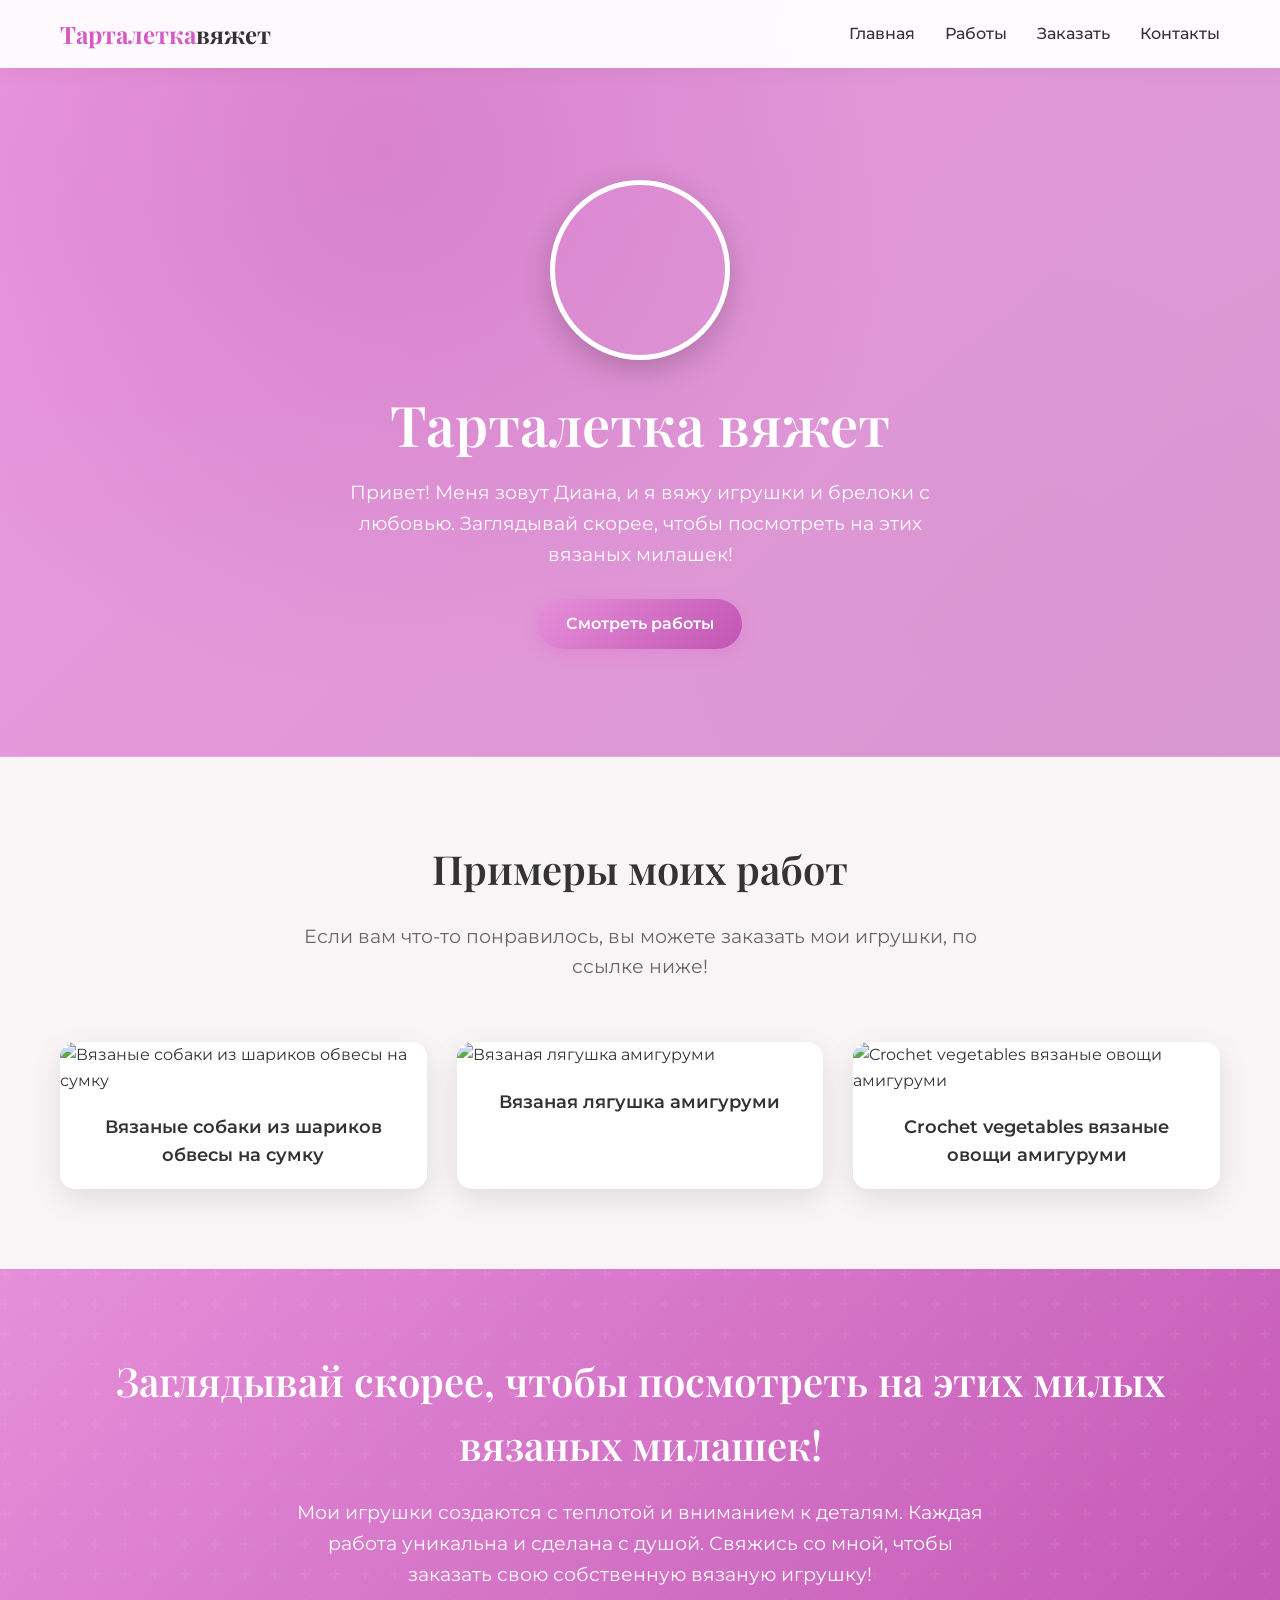
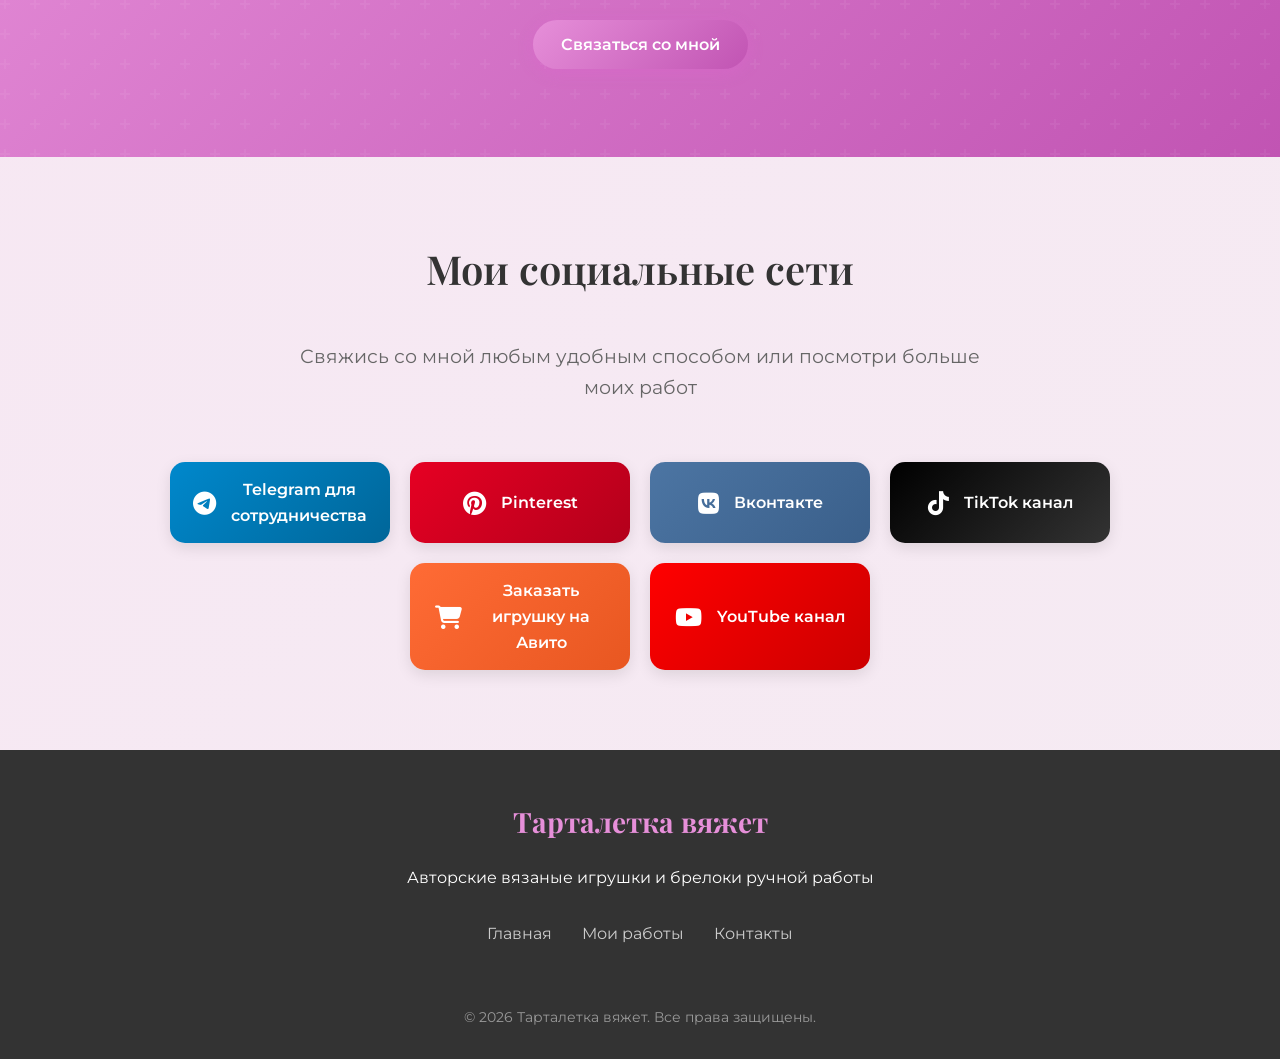
==== commit 25a376ac: "1.0.12 fix bug/upgrade/..." ====
--- a/index.html
+++ b/index.html
@@ -7,28 +7,16 @@
     <title>Тарталетка вяжет - вязаные игрушки</title>
 
     <!-- Основная иконка для вкладки браузера -->
-    <link rel="icon" type="image/x-icon" href="/favicon/favicon.ico">
-
-    <!-- Для лучшей совместимости -->
-    <link rel="shortcut icon" type="image/x-icon" href="/favicon/favicon.ico">
-    <link rel="icon" type="image/png" href="/favicon/favicon-96x96.png">
-
-
-    <link rel="icon" href="https://static.tildacdn.pub/tild6537-6264-4537-a536-366430656136/2025-05-31_23-10-58_.png" type="image/png">
-
-    <link rel="icon" type="image/png" href="/favicon/favicon-96x96.png" sizes="96x96" />
-    <link rel="icon" type="image/svg+xml" href="/favicon/favicon.svg" />
-    <link rel="icon" type="image/x-icon" href="/favicon/favicon.ico">
-    <!-- <link rel="shortcut icon" href="/favicon/favicon.ico" /> -->
-    <link rel="apple-touch-icon" sizes="180x180" href="/favicon/apple-touch-icon.png" />
-    <link rel="manifest" href="/favicon/site.webmanifest" />
+    <link rel="icon" type="image/x-icon" href="/favicon/favicon-96x96.png">
+    <link rel="icon" href="favicon/favicon-96x96.png" type="image/x-icon">
+    <link rel="icon" href="/favicon-32x32.png" type="image/png" sizes="32x32">
+    <link rel="apple-touch-icon" href="/apple-touch-icon.png">
 
     <link rel="preconnect" href="https://fonts.googleapis.com">
     <link rel="preconnect" href="https://fonts.gstatic.com" crossorigin>
     <link href="https://fonts.googleapis.com/css2?family=Playfair+Display:wght@400;600;700&family=Montserrat:wght@300;400;500;600&display=swap" rel="stylesheet">
     <link rel="stylesheet" href="https://cdnjs.cloudflare.com/ajax/libs/font-awesome/6.4.0/css/all.min.css">
     <style>
-        /* Весь ваш CSS код остается без изменений */
         /* Сброс стилей и базовые настройки */
         * {
             margin: 0;
@@ -46,6 +34,7 @@
             color: #333;
             background-color: #f9f5f7;
             overflow-x: hidden;
+            position: relative;
         }
 
         h1, h2, h3, h4 {
@@ -58,10 +47,13 @@
             max-width: 1200px;
             margin: 0 auto;
             padding: 0 20px;
+            position: relative;
+            z-index: 10;
         }
 
         section {
             padding: 80px 0;
+            position: relative;
         }
 
         .btn {
@@ -74,6 +66,23 @@
             cursor: pointer;
             border: none;
             font-family: 'Montserrat', sans-serif;
+            position: relative;
+            overflow: hidden;
+        }
+
+        .btn:before {
+            content: '';
+            position: absolute;
+            top: 0;
+            left: -100%;
+            width: 100%;
+            height: 100%;
+            background: linear-gradient(90deg, transparent, rgba(255,255,255,0.3), transparent);
+            transition: 0.5s;
+        }
+
+        .btn:hover:before {
+            left: 100%;
         }
 
         .btn-primary {
@@ -343,6 +352,23 @@
             font-weight: 600;
             transition: all 0.3s ease;
             box-shadow: 0 5px 15px rgba(0, 0, 0, 0.1);
+            position: relative;
+            overflow: hidden;
+        }
+
+        .social-button:before {
+            content: '';
+            position: absolute;
+            top: 0;
+            left: -100%;
+            width: 100%;
+            height: 100%;
+            background: linear-gradient(90deg, transparent, rgba(255,255,255,0.3), transparent);
+            transition: 0.5s;
+        }
+
+        .social-button:hover:before {
+            left: 100%;
         }
 
         .social-button:hover {
@@ -353,6 +379,13 @@
         .social-icon {
             font-size: 24px;
             margin-right: 15px;
+            position: relative;
+            z-index: 2;
+        }
+
+        .social-button span {
+            position: relative;
+            z-index: 2;
         }
 
         .telegram {
@@ -373,6 +406,10 @@
 
         .avito {
             background: linear-gradient(135deg, #FF6B35 0%, #E85721 100%);
+        }
+
+        .youtube {
+            background: linear-gradient(135deg, #FF0000 0%, #CC0000 100%);
         }
 
         /* Футер */
@@ -505,7 +542,7 @@
             }
         }
 
-        /* Анимации */
+        /* Анимации появления элементов (без снега) */
         @keyframes fadeInUp {
             from {
                 opacity: 0;
@@ -617,7 +654,7 @@
 
                 <a href="https://ru.pinterest.com/di_avagyan/" target="_blank" class="social-button pinterest">
                     <i class="fab fa-pinterest social-icon"></i>
-                    <span>Pinterest </span>
+                    <span>Pinterest</span>
                 </a>
 
                 <a href="https://vk.com/dianaavagyan" target="_blank" class="social-button vk">
@@ -633,6 +670,11 @@
                 <a href="https://m.avito.ru/brands/5fcddffb3e0b5bbae53f4b2c2e84e9b4/all?src=search_seller_info&sellerId=87114920478d76885f774eb199dedcb5" target="_blank" class="social-button avito">
                     <i class="fas fa-shopping-cart social-icon"></i>
                     <span>Заказать игрушку на Авито</span>
+                </a>
+
+                <a href="https://youtube.com/@di_avagyan?si=_yDn2UzvubsYfVLy" target="_blank" class="social-button youtube">
+                    <i class="fab fa-youtube social-icon"></i>
+                    <span>YouTube канал</span>
                 </a>
             </div>
         </div>
@@ -651,15 +693,9 @@
                     <a href="#social">Контакты</a>
                 </div>
 
-                <div class="footer-content">
-                <p>Сайт был создан мной: ilxz_12</p>
-
-                </div>
-
                 <div class="copyright">
                     &copy; 2026 Тарталетка вяжет. Все права защищены.
                 </div>
-
             </div>
         </div>
     </footer>
@@ -669,28 +705,29 @@
         const menuToggle = document.getElementById('menuToggle');
         const mainMenu = document.getElementById('mainMenu');
 
-        menuToggle.addEventListener('click', () => {
-            mainMenu.classList.toggle('active');
-        });
-
-        // Закрытие меню при клике на ссылку
-        const menuLinks = document.querySelectorAll('nav a');
-        menuLinks.forEach(link => {
-            link.addEventListener('click', () => {
-                mainMenu.classList.remove('active');
+        if (menuToggle && mainMenu) {
+            menuToggle.addEventListener('click', () => {
+                mainMenu.classList.toggle('active');
             });
-        });
+
+            // Закрытие меню при клике на ссылку
+            const menuLinks = document.querySelectorAll('nav a');
+            menuLinks.forEach(link => {
+                link.addEventListener('click', () => {
+                    mainMenu.classList.remove('active');
+                });
+            });
+        }
 
         // Плавная прокрутка для всех ссылок с хэшами
         document.querySelectorAll('a[href^="#"]').forEach(anchor => {
             anchor.addEventListener('click', function (e) {
-                e.preventDefault();
-
                 const targetId = this.getAttribute('href');
                 if (targetId === '#') return;
 
                 const targetElement = document.querySelector(targetId);
                 if (targetElement) {
+                    e.preventDefault();
                     window.scrollTo({
                         top: targetElement.offsetTop - 80,
                         behavior: 'smooth'
@@ -717,15 +754,23 @@
             observer.observe(el);
         });
 
+        // Также добавляем анимацию для элементов, которые уже видимы
+        const visibleElements = document.querySelectorAll('.fade-in-up');
+        visibleElements.forEach(el => {
+            observer.observe(el);
+        });
+
         // Изменение шапки при скролле
         window.addEventListener('scroll', () => {
             const header = document.querySelector('header');
-            if (window.scrollY > 50) {
-                header.style.boxShadow = '0 5px 20px rgba(0, 0, 0, 0.1)';
-                header.style.backgroundColor = 'rgba(255, 255, 255, 0.98)';
-            } else {
-                header.style.boxShadow = '0 2px 20px rgba(0, 0, 0, 0.05)';
-                header.style.backgroundColor = 'rgba(255, 255, 255, 0.95)';
+            if (header) {
+                if (window.scrollY > 50) {
+                    header.style.boxShadow = '0 5px 20px rgba(0, 0, 0, 0.1)';
+                    header.style.backgroundColor = 'rgba(255, 255, 255, 0.98)';
+                } else {
+                    header.style.boxShadow = '0 2px 20px rgba(0, 0, 0, 0.05)';
+                    header.style.backgroundColor = 'rgba(255, 255, 255, 0.95)';
+                }
             }
         });
     </script>
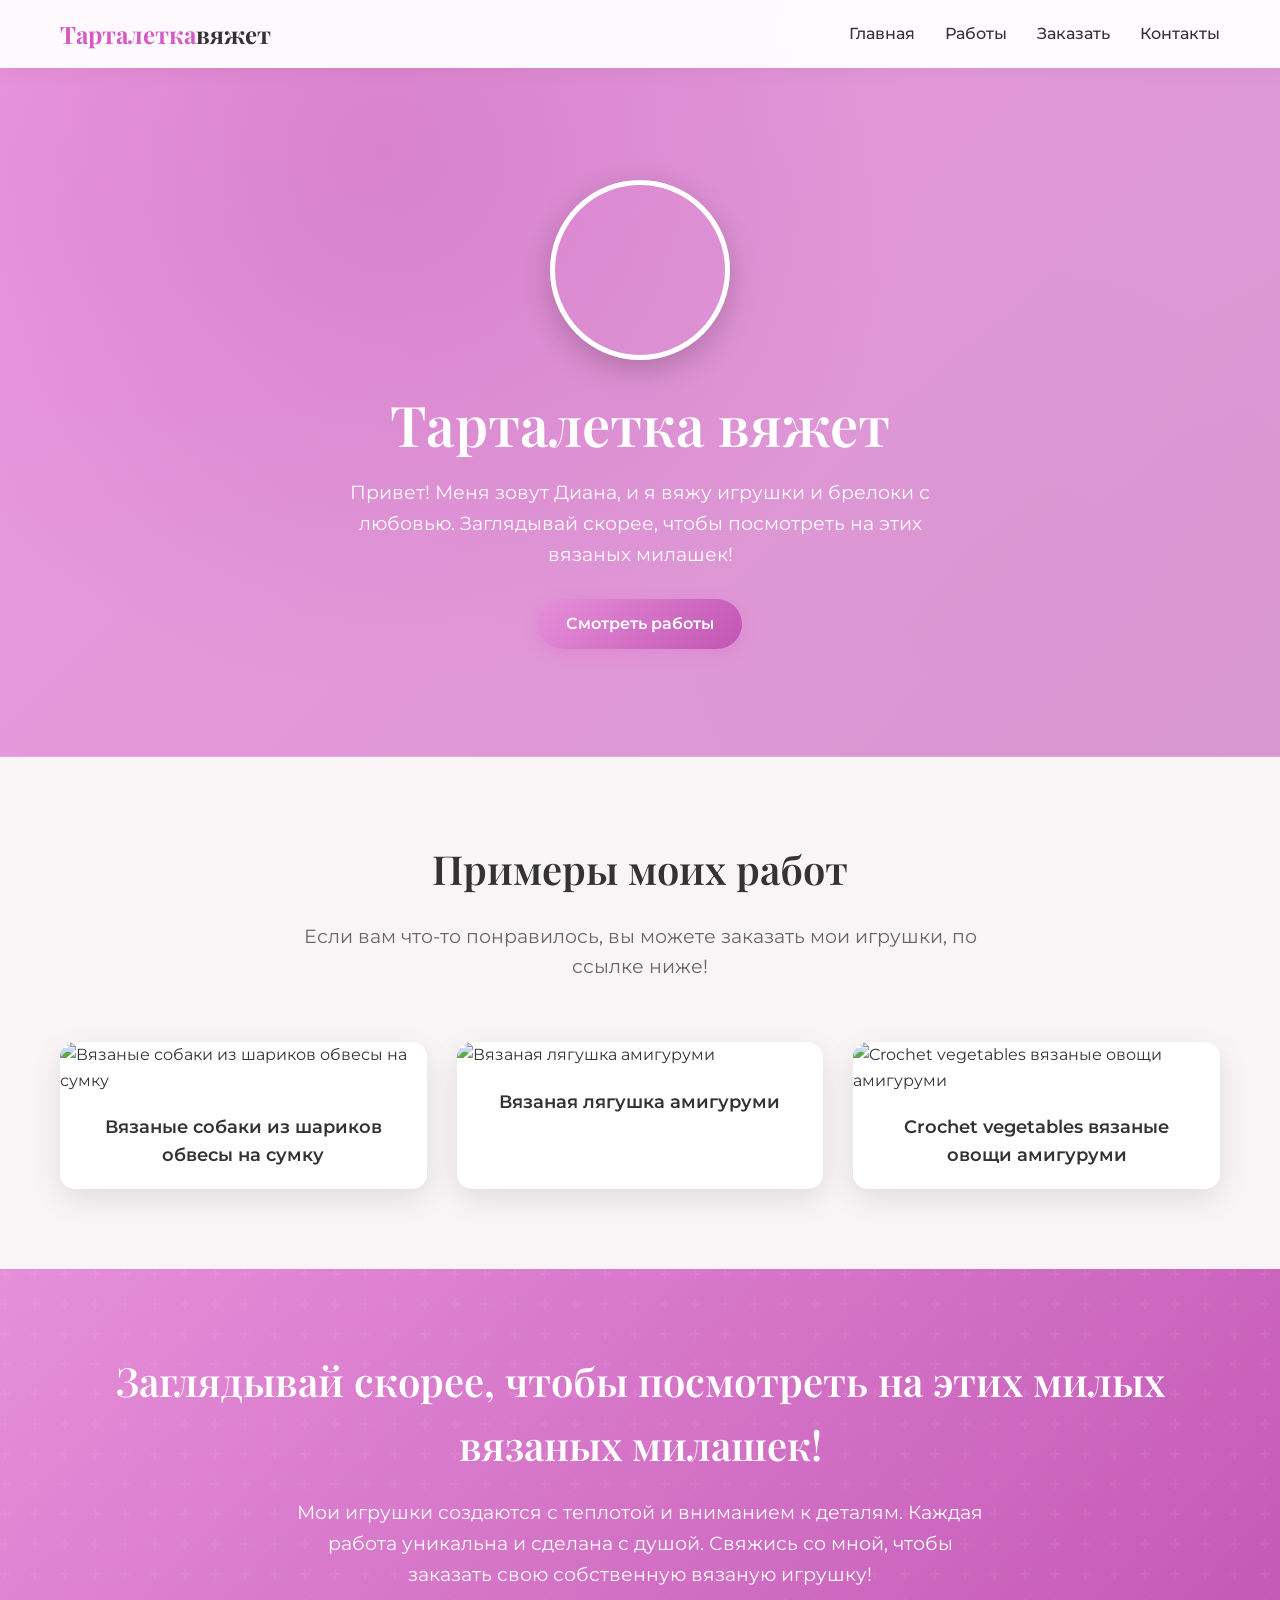
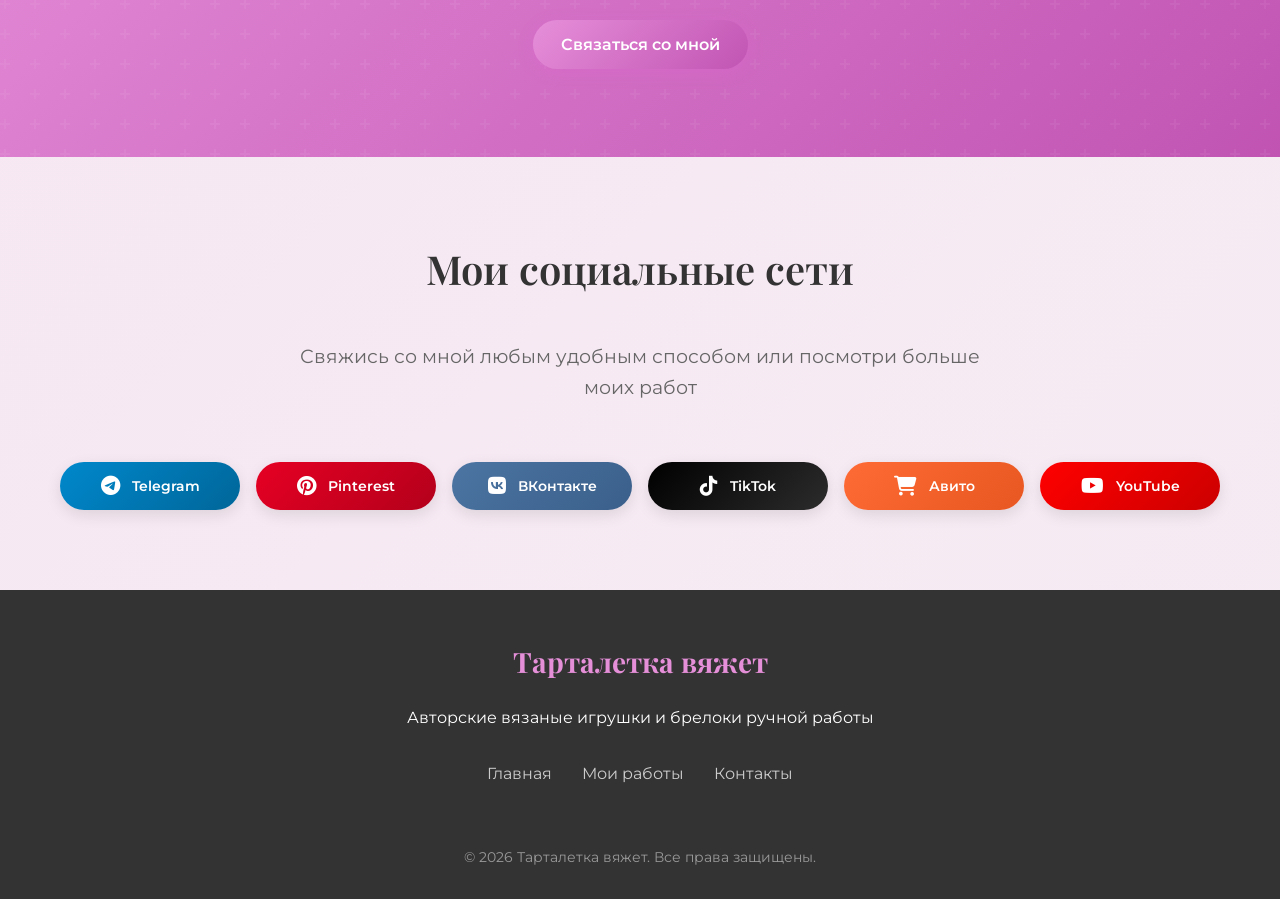
==== commit fbc6fda1: "0.03 march fix bug/upgrade/..." ====
--- a/index.html
+++ b/index.html
@@ -320,7 +320,7 @@
             margin-right: auto;
         }
 
-        /* Социальные сети */
+        /* Социальные сети - кнопки в одну линию, одинакового размера */
         .social-section {
             text-align: center;
             background: linear-gradient(135deg, rgba(223,116,206,0.1) 0%, rgba(213,142,205,0.1) 100%);
@@ -332,30 +332,71 @@
             color: #333;
         }
 
+        /* Контейнер для кнопок - flex в одну строку с возможностью переноса на мобильных */
         .social-buttons {
             display: flex;
             justify-content: center;
+            align-items: center;
             flex-wrap: wrap;
-            gap: 20px;
+            gap: 16px;
             margin-top: 40px;
-        }
-
+            max-width: 100%;
+        }
+
+        /* Все кнопки одинакового фиксированного размера */
         .social-button {
             display: flex;
             align-items: center;
             justify-content: center;
-            width: 220px;
-            padding: 15px 25px;
-            border-radius: 15px;
+            gap: 12px;
+            min-width: 180px;
+            width: 180px;
+            padding: 14px 16px;
+            border-radius: 40px;
             text-decoration: none;
             color: white;
             font-weight: 600;
+            font-size: 14px;
             transition: all 0.3s ease;
             box-shadow: 0 5px 15px rgba(0, 0, 0, 0.1);
             position: relative;
             overflow: hidden;
-        }
-
+            flex-shrink: 0;
+            white-space: nowrap;
+        }
+
+        /* Для мобильных устройств делаем кнопки чуть шире, но сохраняем единый размер */
+        @media (max-width: 768px) {
+            .social-button {
+                min-width: 160px;
+                width: 160px;
+                padding: 12px 12px;
+                font-size: 12px;
+                gap: 8px;
+                white-space: normal;
+                text-align: center;
+                word-break: keep-all;
+            }
+        }
+
+        @media (max-width: 580px) {
+            .social-buttons {
+                gap: 12px;
+            }
+            .social-button {
+                min-width: 140px;
+                width: 140px;
+                padding: 10px 8px;
+                font-size: 11px;
+                gap: 6px;
+            }
+            .social-icon {
+                font-size: 18px;
+                margin-right: 0;
+            }
+        }
+
+        /* Эффект свечения при наведении */
         .social-button:before {
             content: '';
             position: absolute;
@@ -373,21 +414,23 @@
 
         .social-button:hover {
             transform: translateY(-5px);
-            box-shadow: 0 10px 25px rgba(0, 0, 0, 0.15);
+            box-shadow: 0 10px 25px rgba(0, 0, 0, 0.2);
         }
 
         .social-icon {
-            font-size: 24px;
-            margin-right: 15px;
+            font-size: 20px;
             position: relative;
             z-index: 2;
+            flex-shrink: 0;
         }
 
         .social-button span {
             position: relative;
             z-index: 2;
-        }
-
+            line-height: 1.3;
+        }
+
+        /* Цвета кнопок */
         .telegram {
             background: linear-gradient(135deg, #0088cc 0%, #006699 100%);
         }
@@ -401,7 +444,7 @@
         }
 
         .tiktok {
-            background: linear-gradient(135deg, #000000 0%, #333333 100%);
+            background: linear-gradient(135deg, #000000 0%, #2c2c2c 100%);
         }
 
         .avito {
@@ -459,6 +502,13 @@
         }
 
         /* Адаптивность */
+        @media (max-width: 1100px) {
+            .social-buttons {
+                justify-content: center;
+                gap: 14px;
+            }
+        }
+
         @media (max-width: 992px) {
             .hero h1 {
                 font-size: 2.8rem;
@@ -466,11 +516,6 @@
 
             .gallery {
                 grid-template-columns: repeat(auto-fill, minmax(250px, 1fr));
-            }
-
-            .social-buttons {
-                flex-direction: column;
-                align-items: center;
             }
         }
 
@@ -542,7 +587,7 @@
             }
         }
 
-        /* Анимации появления элементов (без снега) */
+        /* Анимации появления элементов */
         @keyframes fadeInUp {
             from {
                 opacity: 0;
@@ -640,7 +685,7 @@
         </div>
     </section>
 
-    <!-- Социальные сети -->
+    <!-- Социальные сети - кнопки в один ряд, одинакового размера -->
     <section class="social-section" id="social">
         <div class="container">
             <h2 class="section-title social-title fade-in-up">Мои социальные сети</h2>
@@ -649,7 +694,7 @@
             <div class="social-buttons">
                 <a href="https://t.me/+79099190807" target="_blank" class="social-button telegram">
                     <i class="fab fa-telegram social-icon"></i>
-                    <span>Telegram для сотрудничества</span>
+                    <span>Telegram</span>
                 </a>
 
                 <a href="https://ru.pinterest.com/di_avagyan/" target="_blank" class="social-button pinterest">
@@ -659,22 +704,22 @@
 
                 <a href="https://vk.com/dianaavagyan" target="_blank" class="social-button vk">
                     <i class="fab fa-vk social-icon"></i>
-                    <span>Вконтакте</span>
+                    <span>ВКонтакте</span>
                 </a>
 
                 <a href="https://www.tiktok.com/@di_avagyan" target="_blank" class="social-button tiktok">
                     <i class="fab fa-tiktok social-icon"></i>
-                    <span>TikTok канал</span>
+                    <span>TikTok</span>
                 </a>
 
                 <a href="https://m.avito.ru/brands/5fcddffb3e0b5bbae53f4b2c2e84e9b4/all?src=search_seller_info&sellerId=87114920478d76885f774eb199dedcb5" target="_blank" class="social-button avito">
                     <i class="fas fa-shopping-cart social-icon"></i>
-                    <span>Заказать игрушку на Авито</span>
+                    <span>Авито</span>
                 </a>
 
                 <a href="https://youtube.com/@di_avagyan?si=_yDn2UzvubsYfVLy" target="_blank" class="social-button youtube">
                     <i class="fab fa-youtube social-icon"></i>
-                    <span>YouTube канал</span>
+                    <span>YouTube</span>
                 </a>
             </div>
         </div>
